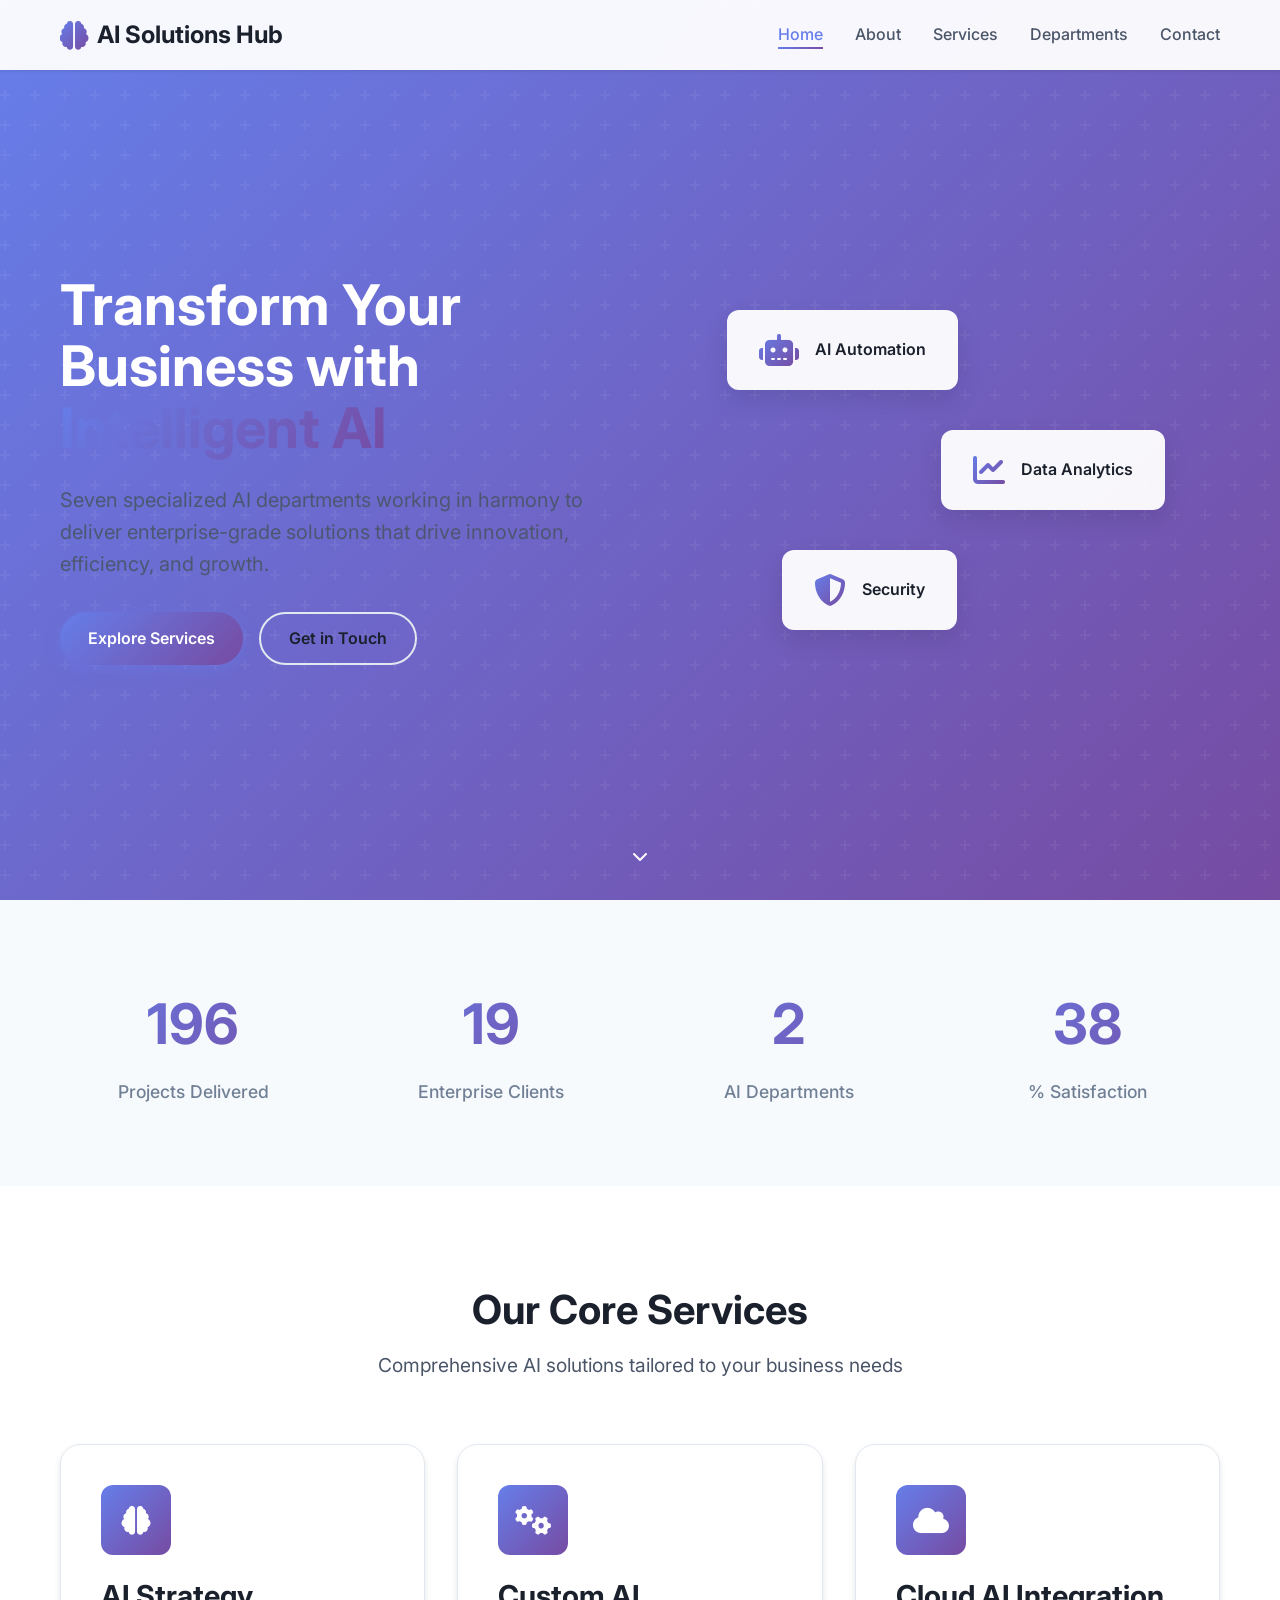
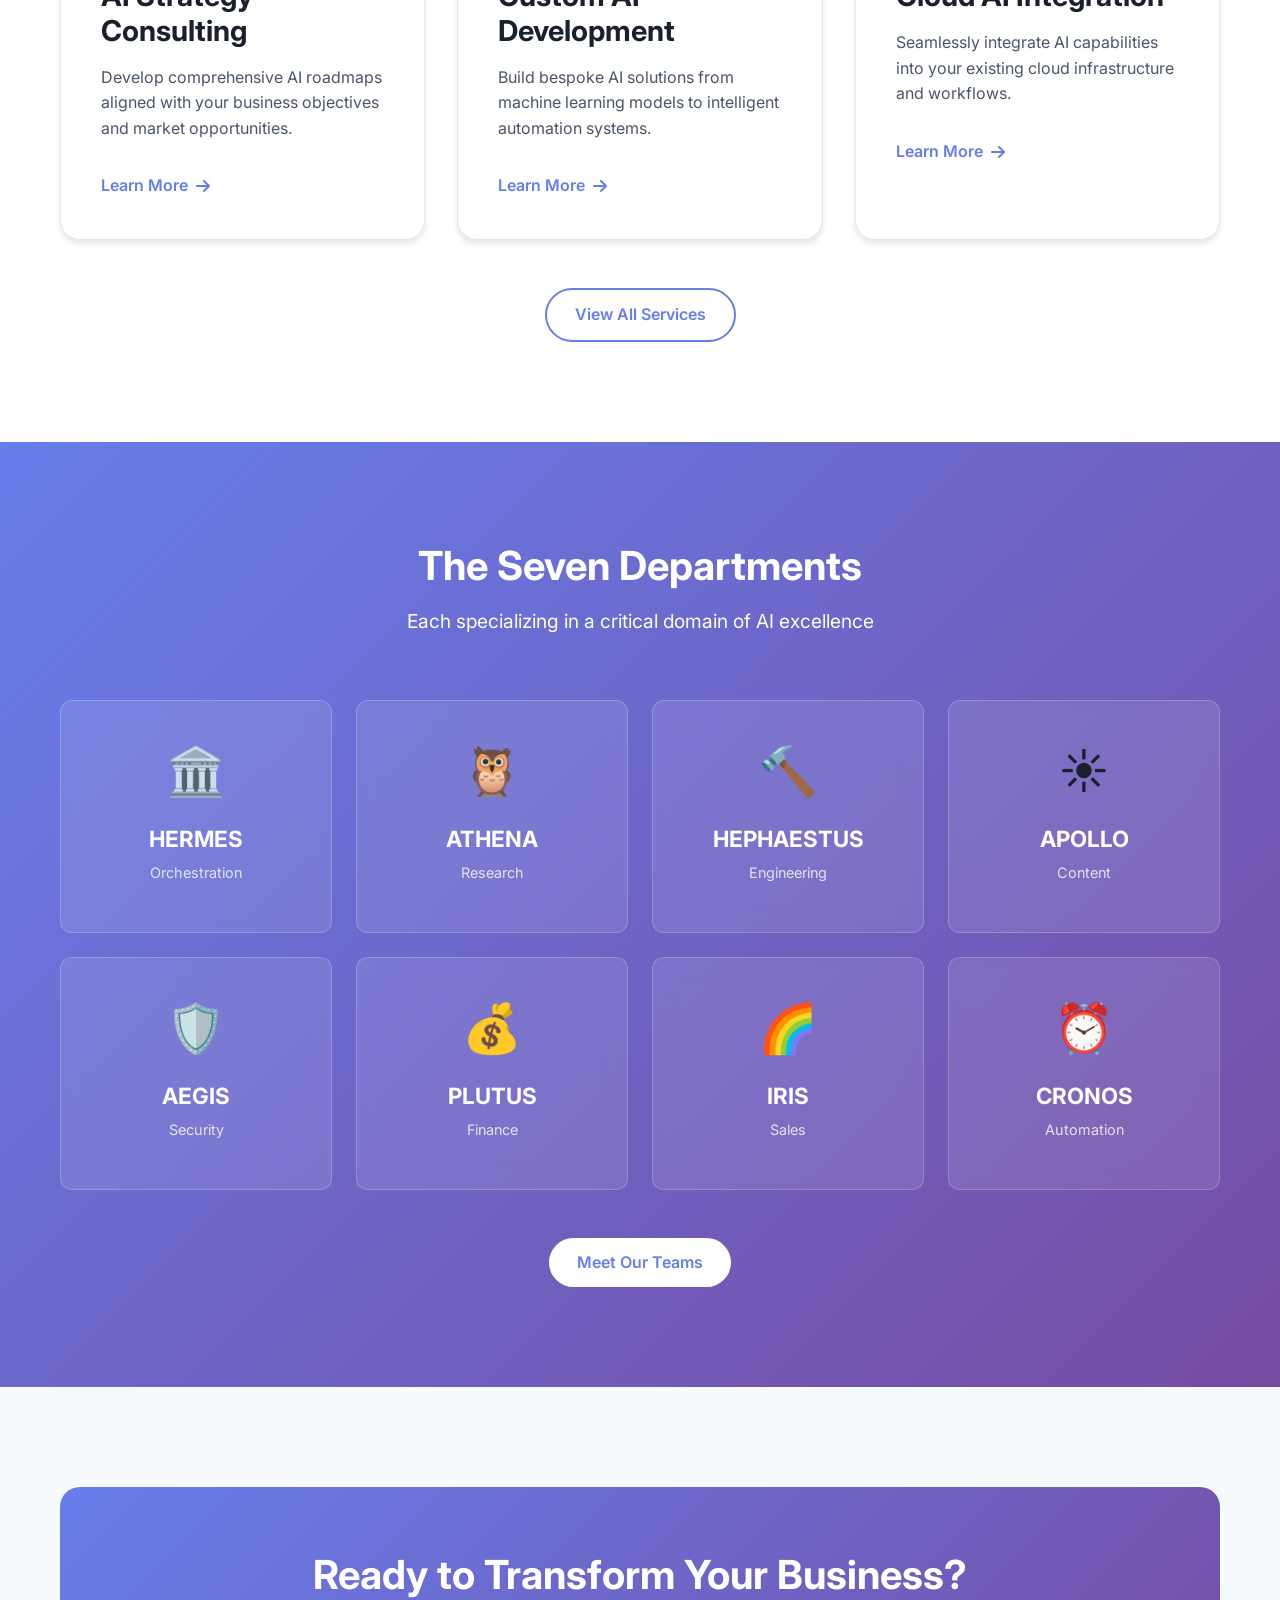
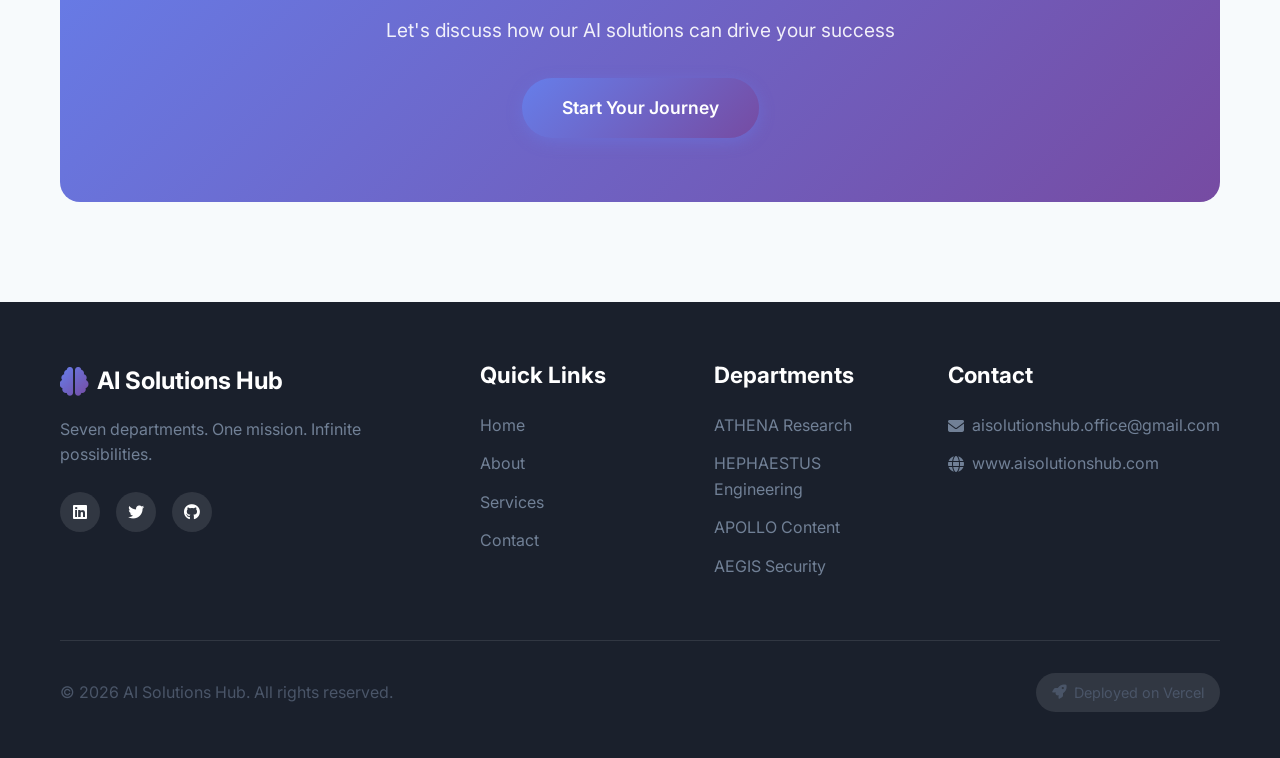
==== index.html @ d69ed4d8 "Initial commit: AI Solutions Hub company website - Complete 5-page website (Home, About, Services, D" ====
<!DOCTYPE html>
<html lang="en">
<head>
    <meta charset="UTF-8">
    <meta name="viewport" content="width=device-width, initial-scale=1.0">
    <title>AI Solutions Hub | Enterprise AI Consulting</title>
    <link rel="stylesheet" href="styles.css">
    <link href="https://fonts.googleapis.com/css2?family=Inter:wght@300;400;500;600;700&display=swap" rel="stylesheet">
    <link rel="stylesheet" href="https://cdnjs.cloudflare.com/ajax/libs/font-awesome/6.4.0/css/all.min.css">
</head>
<body>
    <!-- Navigation -->
    <nav class="navbar">
        <div class="container">
            <a href="index.html" class="logo">
                <i class="fas fa-brain"></i>
                <span>AI Solutions Hub</span>
            </a>
            <ul class="nav-links">
                <li><a href="index.html" class="active">Home</a></li>
                <li><a href="about.html">About</a></li>
                <li><a href="services.html">Services</a></li>
                <li><a href="departments.html">Departments</a></li>
                <li><a href="contact.html">Contact</a></li>
            </ul>
            <div class="hamburger">
                <span></span>
                <span></span>
                <span></span>
            </div>
        </div>
    </nav>

    <!-- Hero Section -->
    <section class="hero">
        <div class="hero-bg"></div>
        <div class="container">
            <div class="hero-content">
                <h1>Transform Your Business with <span class="gradient-text">Intelligent AI</span></h1>
                <p class="hero-subtitle">Seven specialized AI departments working in harmony to deliver enterprise-grade solutions that drive innovation, efficiency, and growth.</p>
                <div class="hero-cta">
                    <a href="services.html" class="btn btn-primary">Explore Services</a>
                    <a href="contact.html" class="btn btn-secondary">Get in Touch</a>
                </div>
            </div>
            <div class="hero-visual">
                <div class="floating-cards">
                    <div class="float-card" style="--delay: 0s;">
                        <i class="fas fa-robot"></i>
                        <span>AI Automation</span>
                    </div>
                    <div class="float-card" style="--delay: 0.5s;">
                        <i class="fas fa-chart-line"></i>
                        <span>Data Analytics</span>
                    </div>
                    <div class="float-card" style="--delay: 1s;">
                        <i class="fas fa-shield-alt"></i>
                        <span>Security</span>
                    </div>
                </div>
            </div>
        </div>
        <div class="scroll-indicator">
            <i class="fas fa-chevron-down"></i>
        </div>
    </section>

    <!-- Stats Section -->
    <section class="stats">
        <div class="container">
            <div class="stat-grid">
                <div class="stat-item">
                    <div class="stat-number" data-count="500">0</div>
                    <div class="stat-label">Projects Delivered</div>
                </div>
                <div class="stat-item">
                    <div class="stat-number" data-count="50">0</div>
                    <div class="stat-label">Enterprise Clients</div>
                </div>
                <div class="stat-item">
                    <div class="stat-number" data-count="7">0</div>
                    <div class="stat-label">AI Departments</div>
                </div>
                <div class="stat-item">
                    <div class="stat-number" data-count="99">0</div>
                    <div class="stat-label">% Satisfaction</div>
                </div>
            </div>
        </div>
    </section>

    <!-- Services Preview -->
    <section class="services-preview">
        <div class="container">
            <div class="section-header">
                <h2>Our Core Services</h2>
                <p>Comprehensive AI solutions tailored to your business needs</p>
            </div>
            <div class="service-grid">
                <div class="service-card">
                    <div class="service-icon">
                        <i class="fas fa-brain"></i>
                    </div>
                    <h3>AI Strategy Consulting</h3>
                    <p>Develop comprehensive AI roadmaps aligned with your business objectives and market opportunities.</p>
                    <a href="services.html" class="learn-more">Learn More <i class="fas fa-arrow-right"></i></a>
                </div>
                <div class="service-card">
                    <div class="service-icon">
                        <i class="fas fa-cogs"></i>
                    </div>
                    <h3>Custom AI Development</h3>
                    <p>Build bespoke AI solutions from machine learning models to intelligent automation systems.</p>
                    <a href="services.html" class="learn-more">Learn More <i class="fas fa-arrow-right"></i></a>
                </div>
                <div class="service-card">
                    <div class="service-icon">
                        <i class="fas fa-cloud"></i>
                    </div>
                    <h3>Cloud AI Integration</h3>
                    <p>Seamlessly integrate AI capabilities into your existing cloud infrastructure and workflows.</p>
                    <a href="services.html" class="learn-more">Learn More <i class="fas fa-arrow-right"></i></a>
                </div>
            </div>
            <div class="text-center">
                <a href="services.html" class="btn btn-outline">View All Services</a>
            </div>
        </div>
    </section>

    <!-- Departments Preview -->
    <section class="departments-preview">
        <div class="container">
            <div class="section-header light">
                <h2>The Seven Departments</h2>
                <p>Each specializing in a critical domain of AI excellence</p>
            </div>
            <div class="dept-showcase">
                <div class="dept-item">
                    <div class="dept-icon">🏛️</div>
                    <h4>HERMES</h4>
                    <p>Orchestration</p>
                </div>
                <div class="dept-item">
                    <div class="dept-icon">🦉</div>
                    <h4>ATHENA</h4>
                    <p>Research</p>
                </div>
                <div class="dept-item">
                    <div class="dept-icon">🔨</div>
                    <h4>HEPHAESTUS</h4>
                    <p>Engineering</p>
                </div>
                <div class="dept-item">
                    <div class="dept-icon">☀️</div>
                    <h4>APOLLO</h4>
                    <p>Content</p>
                </div>
                <div class="dept-item">
                    <div class="dept-icon">🛡️</div>
                    <h4>AEGIS</h4>
                    <p>Security</p>
                </div>
                <div class="dept-item">
                    <div class="dept-icon">💰</div>
                    <h4>PLUTUS</h4>
                    <p>Finance</p>
                </div>
                <div class="dept-item">
                    <div class="dept-icon">🌈</div>
                    <h4>IRIS</h4>
                    <p>Sales</p>
                </div>
                <div class="dept-item">
                    <div class="dept-icon">⏰</div>
                    <h4>CRONOS</h4>
                    <p>Automation</p>
                </div>
            </div>
            <div class="text-center">
                <a href="departments.html" class="btn btn-light">Meet Our Teams</a>
            </div>
        </div>
    </section>

    <!-- CTA Section -->
    <section class="cta-section">
        <div class="container">
            <div class="cta-box">
                <h2>Ready to Transform Your Business?</h2>
                <p>Let's discuss how our AI solutions can drive your success</p>
                <a href="contact.html" class="btn btn-primary btn-large">Start Your Journey</a>
            </div>
        </div>
    </section>

    <!-- Footer -->
    <footer class="footer">
        <div class="container">
            <div class="footer-grid">
                <div class="footer-brand">
                    <div class="logo">
                        <i class="fas fa-brain"></i>
                        <span>AI Solutions Hub</span>
                    </div>
                    <p>Seven departments. One mission. Infinite possibilities.</p>
                    <div class="social-links">
                        <a href="#"><i class="fab fa-linkedin"></i></a>
                        <a href="#"><i class="fab fa-twitter"></i></a>
                        <a href="#"><i class="fab fa-github"></i></a>
                    </div>
                </div>
                <div class="footer-links">
                    <h4>Quick Links</h4>
                    <ul>
                        <li><a href="index.html">Home</a></li>
                        <li><a href="about.html">About</a></li>
                        <li><a href="services.html">Services</a></li>
                        <li><a href="contact.html">Contact</a></li>
                    </ul>
                </div>
                <div class="footer-links">
                    <h4>Departments</h4>
                    <ul>
                        <li><a href="departments.html#athena">ATHENA Research</a></li>
                        <li><a href="departments.html#hephaestus">HEPHAESTUS Engineering</a></li>
                        <li><a href="departments.html#apollo">APOLLO Content</a></li>
                        <li><a href="departments.html#aegis">AEGIS Security</a></li>
                    </ul>
                </div>
                <div class="footer-contact">
                    <h4>Contact</h4>
                    <p><i class="fas fa-envelope"></i> aisolutionshub.office@gmail.com</p>
                    <p><i class="fas fa-globe"></i> www.aisolutionshub.com</p>
                </div>
            </div>
            <div class="footer-bottom">
                <p>&copy; 2026 AI Solutions Hub. All rights reserved.</p>
                <p class="deploy-badge"><i class="fas fa-rocket"></i> Deployed on Vercel</p>
            </div>
        </div>
    </footer>

    <script src="script.js"></script>
</body>
</html>
---- styles.css ----
/* ============================================
   AI Solutions Hub - Main Stylesheet
   Modern, Professional, Responsive Design
   ============================================ */

/* CSS Variables */
:root {
    --primary-color: #667eea;
    --primary-dark: #5a67d8;
    --secondary-color: #764ba2;
    --accent-color: #f093fb;
    --text-dark: #1a202c;
    --text-light: #4a5568;
    --text-muted: #718096;
    --bg-light: #f7fafc;
    --bg-white: #ffffff;
    --border-color: #e2e8f0;
    --shadow-sm: 0 1px 3px rgba(0,0,0,0.1);
    --shadow-md: 0 4px 6px rgba(0,0,0,0.1);
    --shadow-lg: 0 10px 25px rgba(0,0,0,0.1);
    --shadow-xl: 0 20px 40px rgba(0,0,0,0.15);
    --radius-sm: 8px;
    --radius-md: 12px;
    --radius-lg: 20px;
    --transition: all 0.3s ease;
}

/* Reset & Base */
* {
    margin: 0;
    padding: 0;
    box-sizing: border-box;
}

html {
    scroll-behavior: smooth;
}

body {
    font-family: 'Inter', -apple-system, BlinkMacSystemFont, sans-serif;
    line-height: 1.6;
    color: var(--text-dark);
    background: var(--bg-white);
}

.container {
    max-width: 1200px;
    margin: 0 auto;
    padding: 0 20px;
}

/* Typography */
h1, h2, h3, h4, h5, h6 {
    font-weight: 700;
    line-height: 1.2;
    margin-bottom: 1rem;
}

h1 { font-size: 3rem; }
h2 { font-size: 2.5rem; }
h3 { font-size: 1.8rem; }
h4 { font-size: 1.4rem; }

p {
    margin-bottom: 1rem;
    color: var(--text-light);
}

.lead {
    font-size: 1.25rem;
    color: var(--text-light);
}

.gradient-text {
    background: linear-gradient(135deg, var(--primary-color) 0%, var(--secondary-color) 100%);
    -webkit-background-clip: text;
    -webkit-text-fill-color: transparent;
    background-clip: text;
}

/* Navigation */
.navbar {
    position: fixed;
    top: 0;
    left: 0;
    right: 0;
    background: rgba(255, 255, 255, 0.95);
    backdrop-filter: blur(10px);
    box-shadow: var(--shadow-sm);
    z-index: 1000;
    padding: 1rem 0;
}

.navbar .container {
    display: flex;
    justify-content: space-between;
    align-items: center;
}

.logo {
    display: flex;
    align-items: center;
    gap: 0.5rem;
    text-decoration: none;
    font-size: 1.5rem;
    font-weight: 700;
    color: var(--text-dark);
}

.logo i {
    background: linear-gradient(135deg, var(--primary-color) 0%, var(--secondary-color) 100%);
    -webkit-background-clip: text;
    -webkit-text-fill-color: transparent;
    font-size: 1.8rem;
}

.nav-links {
    display: flex;
    list-style: none;
    gap: 2rem;
}

.nav-links a {
    text-decoration: none;
    color: var(--text-light);
    font-weight: 500;
    transition: var(--transition);
    position: relative;
}

.nav-links a:hover,
.nav-links a.active {
    color: var(--primary-color);
}

.nav-links a::after {
    content: '';
    position: absolute;
    bottom: -5px;
    left: 0;
    width: 0;
    height: 2px;
    background: linear-gradient(135deg, var(--primary-color) 0%, var(--secondary-color) 100%);
    transition: var(--transition);
}

.nav-links a:hover::after,
.nav-links a.active::after {
    width: 100%;
}

.hamburger {
    display: none;
    flex-direction: column;
    cursor: pointer;
    gap: 5px;
}

.hamburger span {
    width: 25px;
    height: 3px;
    background: var(--text-dark);
    border-radius: 3px;
    transition: var(--transition);
}

/* Buttons */
.btn {
    display: inline-flex;
    align-items: center;
    gap: 0.5rem;
    padding: 12px 28px;
    border-radius: 50px;
    font-weight: 600;
    text-decoration: none;
    transition: var(--transition);
    border: none;
    cursor: pointer;
    font-size: 1rem;
}

.btn-primary {
    background: linear-gradient(135deg, var(--primary-color) 0%, var(--secondary-color) 100%);
    color: white;
    box-shadow: 0 4px 15px rgba(102, 126, 234, 0.4);
}

.btn-primary:hover {
    transform: translateY(-2px);
    box-shadow: 0 6px 20px rgba(102, 126, 234, 0.5);
}

.btn-secondary {
    background: transparent;
    color: var(--text-dark);
    border: 2px solid var(--border-color);
}

.btn-secondary:hover {
    border-color: var(--primary-color);
    color: var(--primary-color);
}

.btn-outline {
    background: transparent;
    color: var(--primary-color);
    border: 2px solid var(--primary-color);
}

.btn-outline:hover {
    background: var(--primary-color);
    color: white;
}

.btn-light {
    background: white;
    color: var(--primary-color);
}

.btn-light:hover {
    transform: translateY(-2px);
    box-shadow: var(--shadow-lg);
}

.btn-large {
    padding: 16px 40px;
    font-size: 1.1rem;
}

.btn-full {
    width: 100%;
    justify-content: center;
}

/* Hero Section */
.hero {
    min-height: 100vh;
    display: flex;
    align-items: center;
    position: relative;
    overflow: hidden;
    padding: 120px 0 80px;
}

.hero-bg {
    position: absolute;
    top: 0;
    left: 0;
    right: 0;
    bottom: 0;
    background: linear-gradient(135deg, #667eea 0%, #764ba2 100%);
    z-index: -1;
}

.hero-bg::before {
    content: '';
    position: absolute;
    top: 0;
    left: 0;
    right: 0;
    bottom: 0;
    background: url("data:image/svg+xml,%3Csvg width='60' height='60' viewBox='0 0 60 60' xmlns='http://www.w3.org/2000/svg'%3E%3Cg fill='none' fill-rule='evenodd'%3E%3Cg fill='%23ffffff' fill-opacity='0.05'%3E%3Cpath d='M36 34v-4h-2v4h-4v2h4v4h2v-4h4v-2h-4zm0-30V0h-2v4h-4v2h4v4h2V6h4V4h-4zM6 34v-4H4v4H0v2h4v4h2v-4h4v-2H6zM6 4V0H4v4H0v2h4v4h2V6h4V4H6z'/%3E%3C/g%3E%3C/g%3E%3C/svg%3E");
}

.hero .container {
    display: grid;
    grid-template-columns: 1fr 1fr;
    gap: 4rem;
    align-items: center;
}

.hero-content {
    color: white;
}

.hero h1 {
    font-size: 3.5rem;
    margin-bottom: 1.5rem;
    line-height: 1.1;
}

.hero-subtitle {
    font-size: 1.25rem;
    opacity: 0.9;
    margin-bottom: 2rem;
}

.hero-cta {
    display: flex;
    gap: 1rem;
    flex-wrap: wrap;
}

.hero-visual {
    position: relative;
}

.floating-cards {
    position: relative;
    height: 400px;
}

.float-card {
    position: absolute;
    background: rgba(255, 255, 255, 0.95);
    padding: 1.5rem 2rem;
    border-radius: var(--radius-md);
    box-shadow: var(--shadow-lg);
    display: flex;
    align-items: center;
    gap: 1rem;
    animation: float 6s ease-in-out infinite;
    animation-delay: var(--delay);
}

.float-card:nth-child(1) {
    top: 10%;
    left: 10%;
}

.float-card:nth-child(2) {
    top: 40%;
    right: 10%;
}

.float-card:nth-child(3) {
    bottom: 10%;
    left: 20%;
}

.float-card i {
    font-size: 2rem;
    background: linear-gradient(135deg, var(--primary-color) 0%, var(--secondary-color) 100%);
    -webkit-background-clip: text;
    -webkit-text-fill-color: transparent;
}

.float-card span {
    font-weight: 600;
    color: var(--text-dark);
}

@keyframes float {
    0%, 100% { transform: translateY(0); }
    50% { transform: translateY(-20px); }
}

.scroll-indicator {
    position: absolute;
    bottom: 30px;
    left: 50%;
    transform: translateX(-50%);
    color: white;
    animation: bounce 2s infinite;
}

@keyframes bounce {
    0%, 20%, 50%, 80%, 100% { transform: translateX(-50%) translateY(0); }
    40% { transform: translateX(-50%) translateY(-10px); }
    60% { transform: translateX(-50%) translateY(-5px); }
}

/* Stats Section */
.stats {
    background: var(--bg-light);
    padding: 80px 0;
}

.stat-grid {
    display: grid;
    grid-template-columns: repeat(4, 1fr);
    gap: 2rem;
    text-align: center;
}

.stat-number {
    font-size: 3.5rem;
    font-weight: 700;
    background: linear-gradient(135deg, var(--primary-color) 0%, var(--secondary-color) 100%);
    -webkit-background-clip: text;
    -webkit-text-fill-color: transparent;
    margin-bottom: 0.5rem;
}

.stat-label {
    font-size: 1.1rem;
    color: var(--text-muted);
    font-weight: 500;
}

/* Section Headers */
.section-header {
    text-align: center;
    margin-bottom: 4rem;
}

.section-header h2 {
    margin-bottom: 1rem;
}

.section-header p {
    font-size: 1.2rem;
    max-width: 600px;
    margin: 0 auto;
}

.section-header.light h2,
.section-header.light p {
    color: white;
}

/* Services Preview */
.services-preview {
    padding: 100px 0;
}

.service-grid {
    display: grid;
    grid-template-columns: repeat(3, 1fr);
    gap: 2rem;
    margin-bottom: 3rem;
}

.service-card {
    background: var(--bg-white);
    padding: 2.5rem;
    border-radius: var(--radius-lg);
    box-shadow: var(--shadow-md);
    transition: var(--transition);
    border: 1px solid var(--border-color);
}

.service-card:hover {
    transform: translateY(-5px);
    box-shadow: var(--shadow-xl);
}

.service-icon {
    width: 70px;
    height: 70px;
    background: linear-gradient(135deg, var(--primary-color) 0%, var(--secondary-color) 100%);
    border-radius: var(--radius-md);
    display: flex;
    align-items: center;
    justify-content: center;
    margin-bottom: 1.5rem;
}

.service-icon i {
    font-size: 1.8rem;
    color: white;
}

.service-card h3 {
    margin-bottom: 1rem;
}

.learn-more {
    display: inline-flex;
    align-items: center;
    gap: 0.5rem;
    color: var(--primary-color);
    text-decoration: none;
    font-weight: 600;
    margin-top: 1rem;
    transition: var(--transition);
}

.learn-more:hover {
    gap: 0.8rem;
}

.text-center {
    text-align: center;
}

/* Departments Preview */
.departments-preview {
    background: linear-gradient(135deg, var(--primary-color) 0%, var(--secondary-color) 100%);
    padding: 100px 0;
}

.dept-showcase {
    display: grid;
    grid-template-columns: repeat(4, 1fr);
    gap: 1.5rem;
    margin-bottom: 3rem;
}

.dept-item {
    background: rgba(255, 255, 255, 0.1);
    backdrop-filter: blur(10px);
    padding: 2rem;
    border-radius: var(--radius-md);
    text-align: center;
    border: 1px solid rgba(255, 255, 255, 0.2);
    transition: var(--transition);
}

.dept-item:hover {
    transform: scale(1.05);
    background: rgba(255, 255, 255, 0.2);
}

.dept-icon {
    font-size: 3rem;
    margin-bottom: 1rem;
}

.dept-item h4 {
    color: white;
    margin-bottom: 0.5rem;
}

.dept-item p {
    color: rgba(255, 255, 255, 0.8);
    font-size: 0.9rem;
}

/* CTA Section */
.cta-section {
    padding: 100px 0;
    background: var(--bg-light);
}

.cta-box {
    background: linear-gradient(135deg, var(--primary-color) 0%, var(--secondary-color) 100%);
    padding: 4rem;
    border-radius: var(--radius-lg);
    text-align: center;
    color: white;
}

.cta-box h2 {
    margin-bottom: 1rem;
}

.cta-box p {
    color: rgba(255, 255, 255, 0.9);
    margin-bottom: 2rem;
    font-size: 1.2rem;
}

/* Footer */
.footer {
    background: var(--text-dark);
    color: white;
    padding: 60px 0 30px;
}

.footer-grid {
    display: grid;
    grid-template-columns: 2fr 1fr 1fr 1fr;
    gap: 3rem;
    margin-bottom: 3rem;
}

.footer-brand .logo {
    color: white;
    margin-bottom: 1rem;
}

.footer-brand p {
    color: var(--text-muted);
    margin-bottom: 1.5rem;
}

.social-links {
    display: flex;
    gap: 1rem;
}

.social-links a {
    width: 40px;
    height: 40px;
    background: rgba(255, 255, 255, 0.1);
    border-radius: 50%;
    display: flex;
    align-items: center;
    justify-content: center;
    color: white;
    text-decoration: none;
    transition: var(--transition);
}

.social-links a:hover {
    background: var(--primary-color);
    transform: translateY(-3px);
}

.footer-links h4 {
    color: white;
    margin-bottom: 1.5rem;
}

.footer-links ul {
    list-style: none;
}

.footer-links li {
    margin-bottom: 0.8rem;
}

.footer-links a {
    color: var(--text-muted);
    text-decoration: none;
    transition: var(--transition);
}

.footer-links a:hover {
    color: white;
}

.footer-contact h4 {
    color: white;
    margin-bottom: 1.5rem;
}

.footer-contact p {
    color: var(--text-muted);
    margin-bottom: 0.8rem;
    display: flex;
    align-items: center;
    gap: 0.5rem;
}

.footer-bottom {
    border-top: 1px solid rgba(255, 255, 255, 0.1);
    padding-top: 2rem;
    display: flex;
    justify-content: space-between;
    align-items: center;
    flex-wrap: wrap;
    gap: 1rem;
}

.deploy-badge {
    display: inline-flex;
    align-items: center;
    gap: 0.5rem;
    background: rgba(255, 255, 255, 0.1);
    padding: 8px 16px;
    border-radius: 20px;
    font-size: 0.9rem;
}

/* Page Header */
.page-header {
    background: linear-gradient(135deg, var(--primary-color) 0%, var(--secondary-color) 100%);
    padding: 150px 0 80px;
    text-align: center;
    color: white;
}

.page-header h1 {
    margin-bottom: 1rem;
}

.page-header p {
    color: rgba(255, 255, 255, 0.9);
    font-size: 1.3rem;
}

/* Mission Section */
.mission-section {
    padding: 100px 0;
}

.mission-grid {
    display: grid;
    grid-template-columns: 1fr 1fr;
    gap: 4rem;
    align-items: center;
}

.mission-visual {
    display: grid;
    grid-template-columns: 1fr 1fr;
    gap: 1.5rem;
}

.mission-card {
    background: var(--bg-white);
    padding: 2rem;
    border-radius: var(--radius-md);
    box-shadow: var(--shadow-md);
    text-align: center;
}

.mission-card:nth-child(2) {
    margin-top: 2rem;
}

.mission-card i {
    font-size: 2.5rem;
    background: linear-gradient(135deg, var(--primary-color) 0%, var(--secondary-color) 100%);
    -webkit-background-clip: text;
    -webkit-text-fill-color: transparent;
    margin-bottom: 1rem;
}

/* Timeline */
.story-section {
    background: var(--bg-light);
    padding: 100px 0;
}

.timeline {
    max-width: 800px;
    margin: 0 auto;
    position: relative;
}

.timeline::before {
    content: '';
    position: absolute;
    left: 50%;
    transform: translateX(-50%);
    width: 2px;
    height: 100%;
    background: linear-gradient(135deg, var(--primary-color) 0%, var(--secondary-color) 100%);
}

.timeline-item {
    display: flex;
    justify-content: flex-end;
    padding-right: 50%;
    position: relative;
    margin-bottom: 3rem;
}

.timeline-item:nth-child(even) {
    justify-content: flex-start;
    padding-right: 0;
    padding-left: 50%;
}

.timeline-year {
    position: absolute;
    left: 50%;
    transform: translateX(-50%);
    background: linear-gradient(135deg, var(--primary-color) 0%, var(--secondary-color) 100%);
    color: white;
    width: 60px;
    height: 60px;
    border-radius: 50%;
    display: flex;
    align-items: center;
    justify-content: center;
    font-weight: 700;
}

.timeline-content {
    background: var(--bg-white);
    padding: 2rem;
    border-radius: var(--radius-md);
    box-shadow: var(--shadow-md);
    width: 80%;
}

/* Values Section */
.values-section {
    background: linear-gradient(135deg, var(--primary-color) 0%, var(--secondary-color) 100%);
    padding: 100px 0;
}

.values-grid {
    display: grid;
    grid-template-columns: repeat(4, 1fr);
    gap: 2rem;
}

.value-card {
    background: rgba(255, 255, 255, 0.1);
    backdrop-filter: blur(10px);
    padding: 2.5rem;
    border-radius: var(--radius-md);
    text-align: center;
    border: 1px solid rgba(255, 255, 255, 0.2);
}

.value-icon {
    width: 70px;
    height: 70px;
    background: rgba(255, 255, 255, 0.2);
    border-radius: 50%;
    display: flex;
    align-items: center;
    justify-content: center;
    margin: 0 auto 1.5rem;
}

.value-icon i {
    font-size: 1.8rem;
    color: white;
}

.value-card h3 {
    color: white;
    margin-bottom: 1rem;
}

.value-card p {
    color: rgba(255, 255, 255, 0.9);
}

/* Team Section */
.team-section {
    padding: 100px 0;
}

.team-grid {
    display: grid;
    grid-template-columns: repeat(3, 1fr);
    gap: 2rem;
}

.team-card {
    background: var(--bg-white);
    padding: 2.5rem;
    border-radius: var(--radius-lg);
    box-shadow: var(--shadow-md);
    text-align: center;
    transition: var(--transition);
}

.team-card:hover {
    transform: translateY(-5px);
    box-shadow: var(--shadow-xl);
}

.team-avatar {
    width: 100px;
    height: 100px;
    background: linear-gradient(135deg, var(--primary-color) 0%, var(--secondary-color) 100%);
    border-radius: 50%;
    display: flex;
    align-items: center;
    justify-content: center;
    margin: 0 auto 1.5rem;
}

.team-avatar i {
    font-size: 2.5rem;
    color: white;
}

.team-role {
    color: var(--primary-color);
    font-weight: 600;
    margin-bottom: 1rem;
}

/* Services Detailed */
.services-overview {
    padding: 100px 0;
}

.services-detailed {
    display: grid;
    grid-template-columns: repeat(2, 1fr);
    gap: 2rem;
}

.service-detailed-card {
    background: var(--bg-white);
    border-radius: var(--radius-lg);
    box-shadow: var(--shadow-md);
    overflow: hidden;
    transition: var(--transition);
}

.service-detailed-card:hover {
    transform: translateY(-5px);
    box-shadow: var(--shadow-xl);
}

.service-header {
    background: linear-gradient(135deg, var(--primary-color) 0%, var(--secondary-color) 100%);
    padding: 2rem;
    color: white;
    display: flex;
    align-items: center;
    gap: 1rem;
}

.service-icon-large {
    width: 60px;
    height: 60px;
    background: rgba(255, 255, 255, 0.2);
    border-radius: var(--radius-md);
    display: flex;
    align-items: center;
    justify-content: center;
}

.service-icon-large i {
    font-size: 1.5rem;
}

.service-header h3 {
    margin: 0;
}

.service-body {
    padding: 2rem;
}

.service-features {
    list-style: none;
    margin-top: 1.5rem;
}

.service-features li {
    display: flex;
    align-items: center;
    gap: 0.5rem;
    margin-bottom: 0.8rem;
    color: var(--text-light);
}

.service-features i {
    color: var(--primary-color);
}

/* Process Section */
.process-section {
    background: linear-gradient(135deg, var(--primary-color) 0%, var(--secondary-color) 100%);
    padding: 100px 0;
}

.process-steps {
    display: flex;
    justify-content: space-between;
    gap: 2rem;
}

.process-step {
    text-align: center;
    color: white;
    flex: 1;
}

.step-number {
    width: 60px;
    height: 60px;
    background: rgba(255, 255, 255, 0.2);
    border-radius: 50%;
    display: flex;
    align-items: center;
    justify-content: center;
    font-size: 1.5rem;
    font-weight: 700;
    margin: 0 auto 1.5rem;
}

.process-step h3 {
    margin-bottom: 0.5rem;
}

.process-step p {
    color: rgba(255, 255, 255, 0.9);
}

/* Departments Overview */
.departments-overview {
    padding: 100px 0;
}

.dept-full-card {
    background: var(--bg-white);
    border-radius: var(--radius-lg);
    box-shadow: var(--shadow-md);
    margin-bottom: 2rem;
    overflow: hidden;
    transition: var(--transition);
}

.dept-full-card:hover {
    transform: translateY(-3px);
    box-shadow: var(--shadow-xl);
}

.dept-card-header {
    padding: 2rem;
    color: white;
    display: flex;
    align-items: center;
    gap: 1.5rem;
}

.hermes-bg { background: linear-gradient(135deg, #8B5CF6 0%, #7C3AED 100%); }
.athena-bg { background: linear-gradient(135deg, #3B82F6 0%, #2563EB 100%); }
.hephaestus-bg { background: linear-gradient(135deg, #F59E0B 0%, #D97706 100%); }
.apollo-bg { background: linear-gradient(135deg, #EC4899 0%, #DB2777 100%); }
.aegis-bg { background: linear-gradient(135deg, #10B981 0%, #059669 100%); }
.plutus-bg { background: linear-gradient(135deg, #14B8A6 0%, #0D9488 100%); }
.iris-bg { background: linear-gradient(135deg, #8B5CF6 0%, #7C3AED 100%); }
.cronos-bg { background: linear-gradient(135deg, #6366F1 0%, #4F46E5 100%); }

.dept-emoji {
    font-size: 3rem;
}

.dept-subtitle {
    opacity: 0.9;
    font-size: 1.1rem;
}

.dept-card-body {
    padding: 2rem;
}

.dept-description {
    font-size: 1.1rem;
    margin-bottom: 1.5rem;
}

.dept-functions h4 {
    margin-bottom: 1rem;
}

.dept-functions ul {
    list-style: none;
}

.dept-functions li {
    display: flex;
    align-items: center;
    gap: 0.8rem;
    margin-bottom: 0.8rem;
    color: var(--text-light);
}

.dept-functions i {
    color: var(--primary-color);
}

/* Contact Section */
.contact-section {
    padding: 100px 0;
}

.contact-grid {
    display: grid;
    grid-template-columns: 1fr 1fr;
    gap: 4rem;
}

.contact-info h2 {
    margin-bottom: 1rem;
}

.contact-methods {
    margin: 3rem 0;
}

.contact-method {
    display: flex;
    align-items: flex-start;
    gap: 1.5rem;
    margin-bottom: 2rem;
}

.contact-icon {
    width: 60px;
    height: 60px;
    background: linear-gradient(135deg, var(--primary-color) 0%, var(--secondary-color) 100%);
    border-radius: var(--radius-md);
    display: flex;
    align-items: center;
    justify-content: center;
    flex-shrink: 0;
}

.contact-icon i {
    font-size: 1.5rem;
    color: white;
}

.contact-details h3 {
    margin-bottom: 0.3rem;
}

.contact-details p {
    color: var(--text-muted);
}

.social-section h3 {
    margin-bottom: 1rem;
}

.social-links-large {
    display: flex;
    gap: 1rem;
}

.social-link {
    width: 50px;
    height: 50px;
    background: var(--bg-light);
    border-radius: 50%;
    display: flex;
    align-items: center;
    justify-content: center;
    color: var(--primary-color);
    text-decoration: none;
    font-size: 1.3rem;
    transition: var(--transition);
}

.social-link:hover {
    background: var(--primary-color);
    color: white;
    transform: translateY(-3px);
}

.form-card {
    background: var(--bg-white);
    padding: 2.5rem;
    border-radius: var(--radius-lg);
    box-shadow: var(--shadow-lg);
}

.form-card h3 {
    margin-bottom: 1.5rem;
}

.form-group {
    margin-bottom: 1.5rem;
}

.form-group label {
    display: block;
    margin-bottom: 0.5rem;
    font-weight: 500;
    color: var(--text-dark);
}

.form-group input,
.form-group select,
.form-group textarea {
    width: 100%;
    padding: 12px 16px;
    border: 2px solid var(--border-color);
    border-radius: var(--radius-sm);
    font-family: inherit;
    font-size: 1rem;
    transition: var(--transition);
}

.form-group input:focus,
.form-group select:focus,
.form-group textarea:focus {
    outline: none;
    border-color: var(--primary-color);
}

.form-success {
    text-align: center;
    padding: 2rem;
}

.form-success i {
    font-size: 4rem;
    color: #10B981;
    margin-bottom: 1rem;
}

/* FAQ Section */
.faq-section {
    background: var(--bg-light);
    padding: 100px 0;
}

.faq-grid {
    display: grid;
    grid-template-columns: repeat(2, 1fr);
    gap: 2rem;
}

.faq-item {
    background: var(--bg-white);
    padding: 2rem;
    border-radius: var(--radius-md);
    box-shadow: var(--shadow-sm);
}

.faq-item h4 {
    display: flex;
    align-items: center;
    gap: 0.8rem;
    margin-bottom: 1rem;
}

.faq-item h4 i {
    color: var(--primary-color);
}

/* Responsive Design */
@media (max-width: 1024px) {
    .service-grid,
    .dept-showcase {
        grid-template-columns: repeat(2, 1fr);
    }
    
    .stat-grid,
    .values-grid {
        grid-template-columns: repeat(2, 1fr);
    }
    
    .footer-grid {
        grid-template-columns: repeat(2, 1fr);
    }
    
    .services-detailed {
        grid-template-columns: 1fr;
    }
}

@media (max-width: 768px) {
    .nav-links {
        display: none;
    }
    
    .hamburger {
        display: flex;
    }
    
    .hero .container {
        grid-template-columns: 1fr;
        text-align: center;
    }
    
    .hero h1 {
        font-size: 2.5rem;
    }
    
    .hero-visual {
        display: none;
    }
    
    .service-grid,
    .dept-showcase,
    .stat-grid,
    .values-grid,
    .team-grid,
    .faq-grid {
        grid-template-columns: 1fr;
    }
    
    .footer-grid {
        grid-template-columns: 1fr;
        text-align: center;
    }
    
    .social-links {
        justify-content: center;
    }
    
    .mission-grid,
    .contact-grid {
        grid-template-columns: 1fr;
    }
    
    .process-steps {
        flex-direction: column;
    }
    
    .timeline::before {
        left: 20px;
    }
    
    .timeline-item,
    .timeline-item:nth-child(even) {
        padding-left: 60px;
        padding-right: 0;
        justify-content: flex-start;
    }
    
    .timeline-year {
        left: 20px;
        transform: none;
    }
    
    .timeline-content {
        width: 100%;
    }
    
    .mission-visual {
        grid-template-columns: 1fr;
    }
    
    .mission-card:nth-child(2) {
        margin-top: 0;
    }
    
    h1 { font-size: 2rem; }
    h2 { font-size: 1.8rem; }
    h3 { font-size: 1.5rem; }
}

@media (max-width: 480px) {
    .hero h1 {
        font-size: 2rem;
    }
    
    .hero-cta {
        flex-direction: column;
        align-items: center;
    }
    
    .btn {
        width: 100%;
        justify-content: center;
    }
    
    .cta-box {
        padding: 2rem;
    }
    
    .footer-bottom {
        flex-direction: column;
        text-align: center;
    }
}
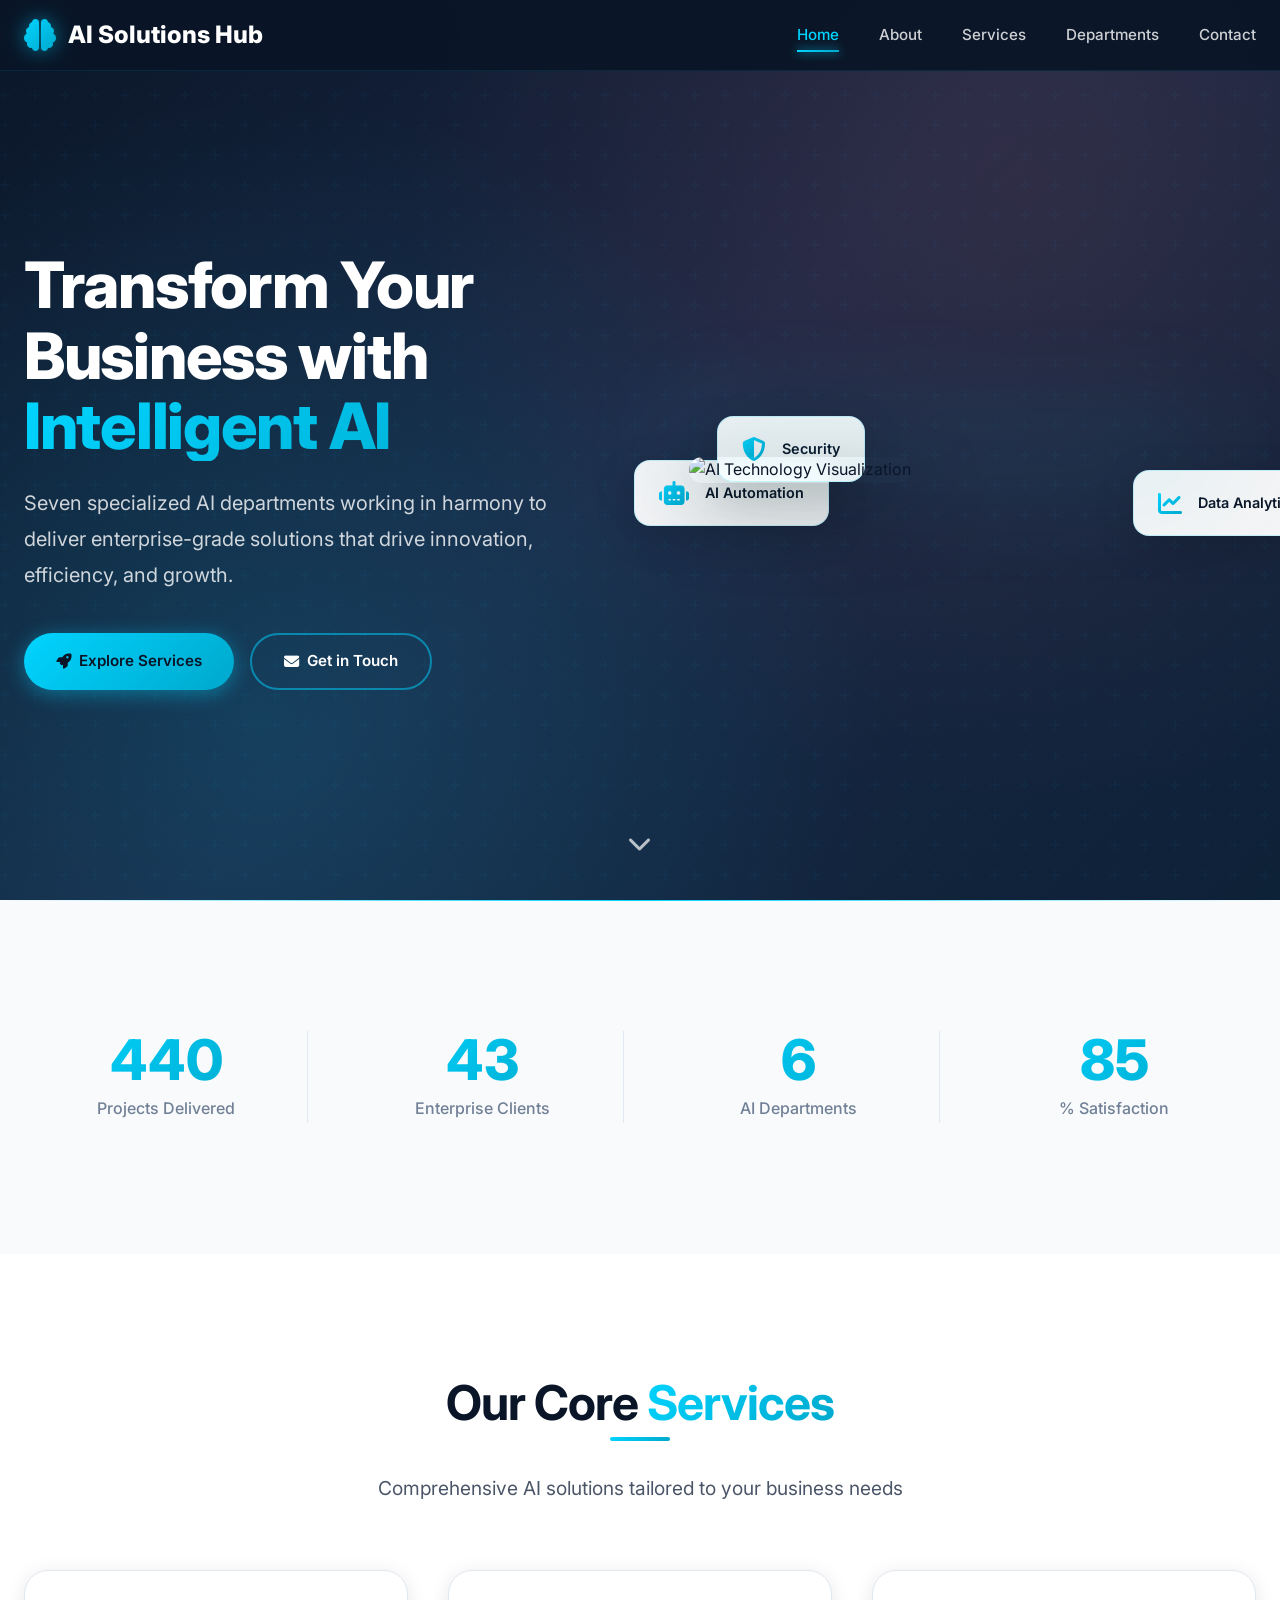
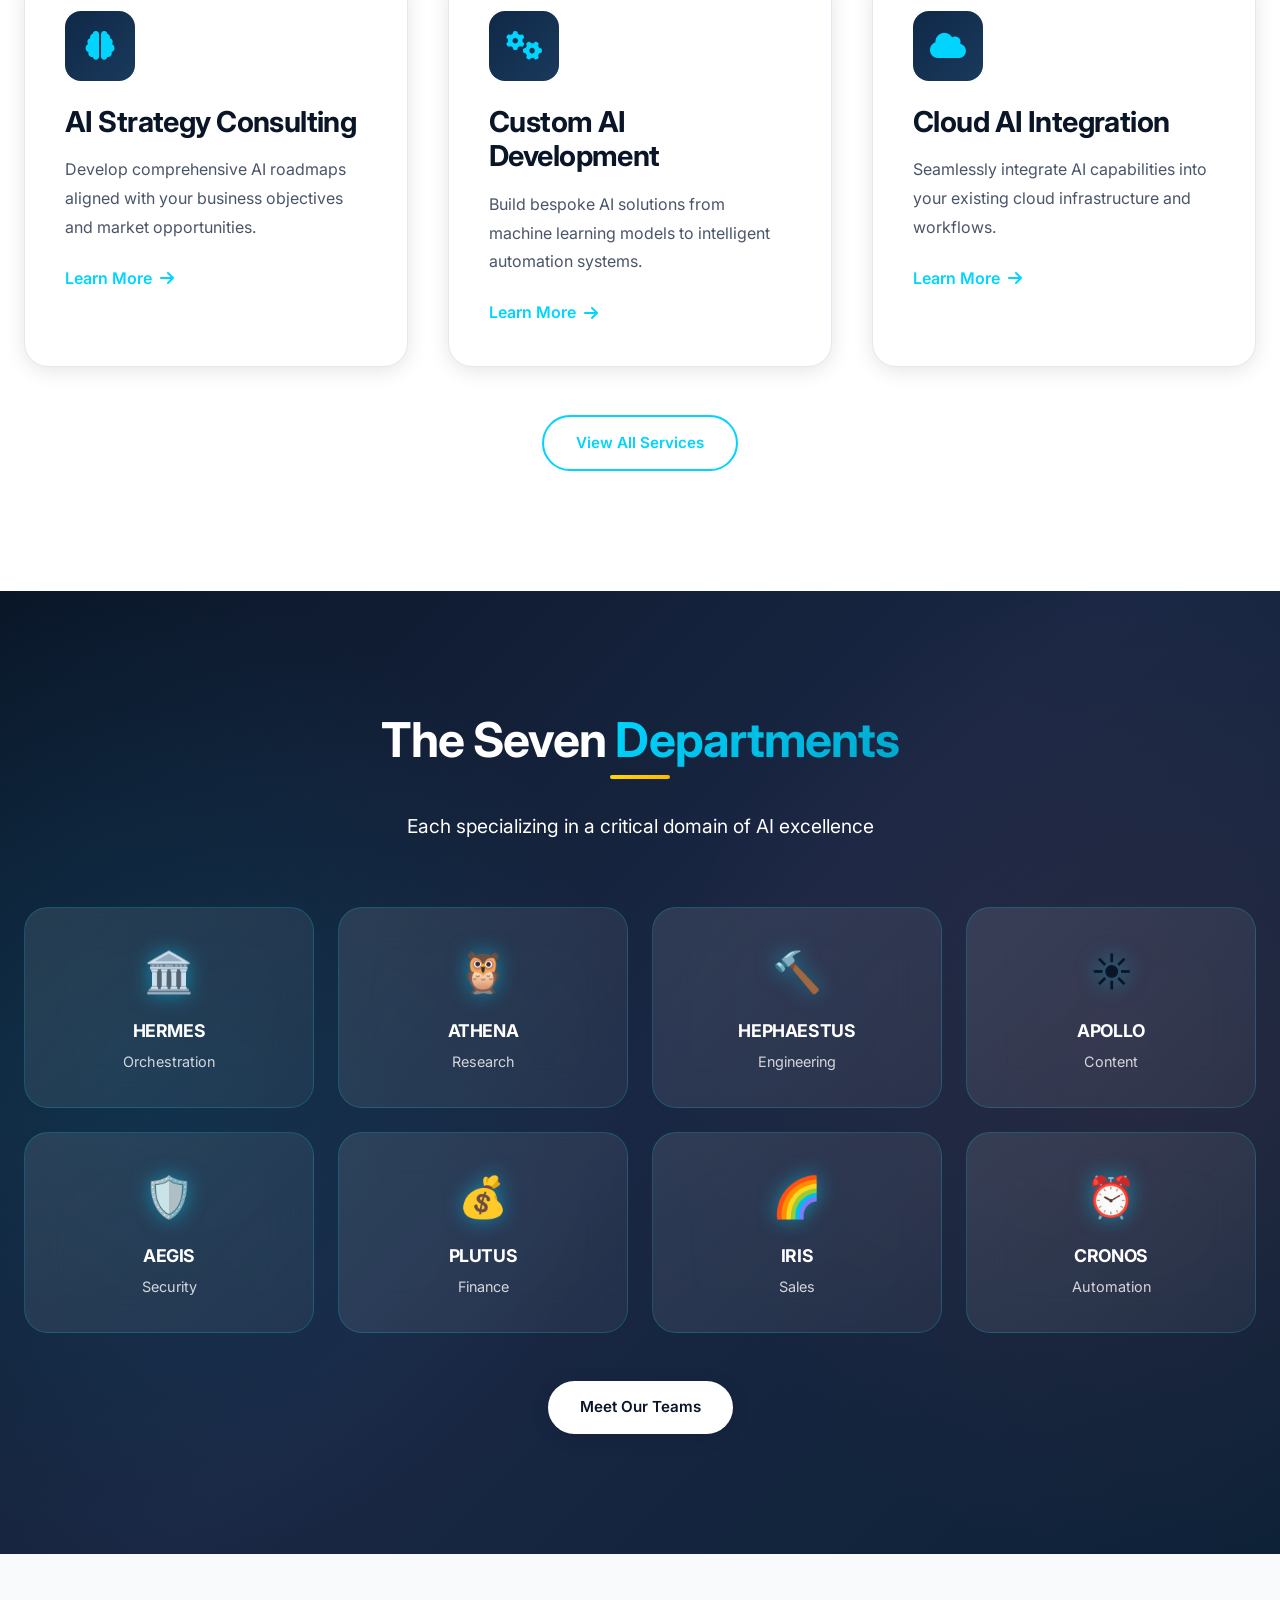
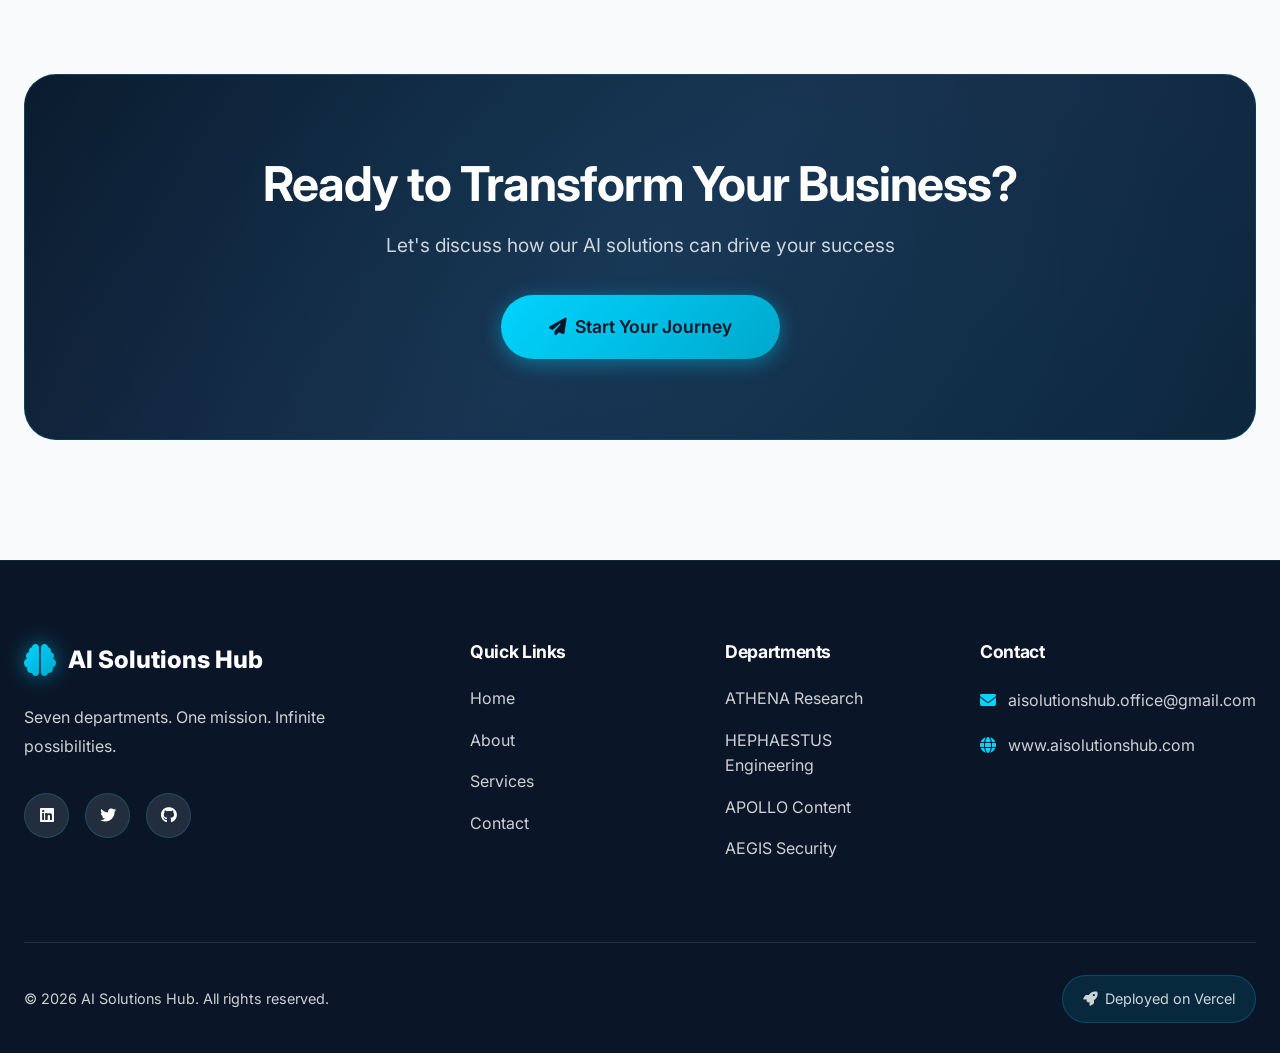
==== commit 68abbca2: "Enhanced website with modern design, professional color scheme, and improved UX - Updated to modern " ====
--- a/index.html
+++ b/index.html
@@ -1,246 +1,258 @@
 <!DOCTYPE html>
 <html lang="en">
 <head>
-    <meta charset="UTF-8">
-    <meta name="viewport" content="width=device-width, initial-scale=1.0">
-    <title>AI Solutions Hub | Enterprise AI Consulting</title>
-    <link rel="stylesheet" href="styles.css">
-    <link href="https://fonts.googleapis.com/css2?family=Inter:wght@300;400;500;600;700&display=swap" rel="stylesheet">
-    <link rel="stylesheet" href="https://cdnjs.cloudflare.com/ajax/libs/font-awesome/6.4.0/css/all.min.css">
+ <meta charset="UTF-8">
+ <meta name="viewport" content="width=device-width, initial-scale=1.0">
+ <title>AI Solutions Hub | Enterprise AI Consulting</title>
+ <meta name="description" content="Transform your business with AI Solutions Hub. Seven specialized AI departments delivering enterprise-grade solutions.">
+ <link rel="stylesheet" href="styles.css">
+ <link rel="preconnect" href="https://fonts.googleapis.com">
+ <link rel="preconnect" href="https://fonts.gstatic.com" crossorigin>
+ <link href="https://fonts.googleapis.com/css2?family=Inter:wght@300;400;500;600;700;800&display=swap" rel="stylesheet">
+ <link rel="stylesheet" href="https://cdnjs.cloudflare.com/ajax/libs/font-awesome/6.4.0/css/all.min.css">
 </head>
 <body>
-    <!-- Navigation -->
-    <nav class="navbar">
-        <div class="container">
-            <a href="index.html" class="logo">
-                <i class="fas fa-brain"></i>
-                <span>AI Solutions Hub</span>
-            </a>
-            <ul class="nav-links">
-                <li><a href="index.html" class="active">Home</a></li>
-                <li><a href="about.html">About</a></li>
-                <li><a href="services.html">Services</a></li>
-                <li><a href="departments.html">Departments</a></li>
-                <li><a href="contact.html">Contact</a></li>
-            </ul>
-            <div class="hamburger">
-                <span></span>
-                <span></span>
-                <span></span>
-            </div>
-        </div>
-    </nav>
-
-    <!-- Hero Section -->
-    <section class="hero">
-        <div class="hero-bg"></div>
-        <div class="container">
-            <div class="hero-content">
-                <h1>Transform Your Business with <span class="gradient-text">Intelligent AI</span></h1>
-                <p class="hero-subtitle">Seven specialized AI departments working in harmony to deliver enterprise-grade solutions that drive innovation, efficiency, and growth.</p>
-                <div class="hero-cta">
-                    <a href="services.html" class="btn btn-primary">Explore Services</a>
-                    <a href="contact.html" class="btn btn-secondary">Get in Touch</a>
-                </div>
-            </div>
-            <div class="hero-visual">
-                <div class="floating-cards">
-                    <div class="float-card" style="--delay: 0s;">
-                        <i class="fas fa-robot"></i>
-                        <span>AI Automation</span>
-                    </div>
-                    <div class="float-card" style="--delay: 0.5s;">
-                        <i class="fas fa-chart-line"></i>
-                        <span>Data Analytics</span>
-                    </div>
-                    <div class="float-card" style="--delay: 1s;">
-                        <i class="fas fa-shield-alt"></i>
-                        <span>Security</span>
-                    </div>
-                </div>
-            </div>
-        </div>
-        <div class="scroll-indicator">
-            <i class="fas fa-chevron-down"></i>
-        </div>
-    </section>
-
-    <!-- Stats Section -->
-    <section class="stats">
-        <div class="container">
-            <div class="stat-grid">
-                <div class="stat-item">
-                    <div class="stat-number" data-count="500">0</div>
-                    <div class="stat-label">Projects Delivered</div>
-                </div>
-                <div class="stat-item">
-                    <div class="stat-number" data-count="50">0</div>
-                    <div class="stat-label">Enterprise Clients</div>
-                </div>
-                <div class="stat-item">
-                    <div class="stat-number" data-count="7">0</div>
-                    <div class="stat-label">AI Departments</div>
-                </div>
-                <div class="stat-item">
-                    <div class="stat-number" data-count="99">0</div>
-                    <div class="stat-label">% Satisfaction</div>
-                </div>
-            </div>
-        </div>
-    </section>
-
-    <!-- Services Preview -->
-    <section class="services-preview">
-        <div class="container">
-            <div class="section-header">
-                <h2>Our Core Services</h2>
-                <p>Comprehensive AI solutions tailored to your business needs</p>
-            </div>
-            <div class="service-grid">
-                <div class="service-card">
-                    <div class="service-icon">
-                        <i class="fas fa-brain"></i>
-                    </div>
-                    <h3>AI Strategy Consulting</h3>
-                    <p>Develop comprehensive AI roadmaps aligned with your business objectives and market opportunities.</p>
-                    <a href="services.html" class="learn-more">Learn More <i class="fas fa-arrow-right"></i></a>
-                </div>
-                <div class="service-card">
-                    <div class="service-icon">
-                        <i class="fas fa-cogs"></i>
-                    </div>
-                    <h3>Custom AI Development</h3>
-                    <p>Build bespoke AI solutions from machine learning models to intelligent automation systems.</p>
-                    <a href="services.html" class="learn-more">Learn More <i class="fas fa-arrow-right"></i></a>
-                </div>
-                <div class="service-card">
-                    <div class="service-icon">
-                        <i class="fas fa-cloud"></i>
-                    </div>
-                    <h3>Cloud AI Integration</h3>
-                    <p>Seamlessly integrate AI capabilities into your existing cloud infrastructure and workflows.</p>
-                    <a href="services.html" class="learn-more">Learn More <i class="fas fa-arrow-right"></i></a>
-                </div>
-            </div>
-            <div class="text-center">
-                <a href="services.html" class="btn btn-outline">View All Services</a>
-            </div>
-        </div>
-    </section>
-
-    <!-- Departments Preview -->
-    <section class="departments-preview">
-        <div class="container">
-            <div class="section-header light">
-                <h2>The Seven Departments</h2>
-                <p>Each specializing in a critical domain of AI excellence</p>
-            </div>
-            <div class="dept-showcase">
-                <div class="dept-item">
-                    <div class="dept-icon">🏛️</div>
-                    <h4>HERMES</h4>
-                    <p>Orchestration</p>
-                </div>
-                <div class="dept-item">
-                    <div class="dept-icon">🦉</div>
-                    <h4>ATHENA</h4>
-                    <p>Research</p>
-                </div>
-                <div class="dept-item">
-                    <div class="dept-icon">🔨</div>
-                    <h4>HEPHAESTUS</h4>
-                    <p>Engineering</p>
-                </div>
-                <div class="dept-item">
-                    <div class="dept-icon">☀️</div>
-                    <h4>APOLLO</h4>
-                    <p>Content</p>
-                </div>
-                <div class="dept-item">
-                    <div class="dept-icon">🛡️</div>
-                    <h4>AEGIS</h4>
-                    <p>Security</p>
-                </div>
-                <div class="dept-item">
-                    <div class="dept-icon">💰</div>
-                    <h4>PLUTUS</h4>
-                    <p>Finance</p>
-                </div>
-                <div class="dept-item">
-                    <div class="dept-icon">🌈</div>
-                    <h4>IRIS</h4>
-                    <p>Sales</p>
-                </div>
-                <div class="dept-item">
-                    <div class="dept-icon">⏰</div>
-                    <h4>CRONOS</h4>
-                    <p>Automation</p>
-                </div>
-            </div>
-            <div class="text-center">
-                <a href="departments.html" class="btn btn-light">Meet Our Teams</a>
-            </div>
-        </div>
-    </section>
-
-    <!-- CTA Section -->
-    <section class="cta-section">
-        <div class="container">
-            <div class="cta-box">
-                <h2>Ready to Transform Your Business?</h2>
-                <p>Let's discuss how our AI solutions can drive your success</p>
-                <a href="contact.html" class="btn btn-primary btn-large">Start Your Journey</a>
-            </div>
-        </div>
-    </section>
-
-    <!-- Footer -->
-    <footer class="footer">
-        <div class="container">
-            <div class="footer-grid">
-                <div class="footer-brand">
-                    <div class="logo">
-                        <i class="fas fa-brain"></i>
-                        <span>AI Solutions Hub</span>
-                    </div>
-                    <p>Seven departments. One mission. Infinite possibilities.</p>
-                    <div class="social-links">
-                        <a href="#"><i class="fab fa-linkedin"></i></a>
-                        <a href="#"><i class="fab fa-twitter"></i></a>
-                        <a href="#"><i class="fab fa-github"></i></a>
-                    </div>
-                </div>
-                <div class="footer-links">
-                    <h4>Quick Links</h4>
-                    <ul>
-                        <li><a href="index.html">Home</a></li>
-                        <li><a href="about.html">About</a></li>
-                        <li><a href="services.html">Services</a></li>
-                        <li><a href="contact.html">Contact</a></li>
-                    </ul>
-                </div>
-                <div class="footer-links">
-                    <h4>Departments</h4>
-                    <ul>
-                        <li><a href="departments.html#athena">ATHENA Research</a></li>
-                        <li><a href="departments.html#hephaestus">HEPHAESTUS Engineering</a></li>
-                        <li><a href="departments.html#apollo">APOLLO Content</a></li>
-                        <li><a href="departments.html#aegis">AEGIS Security</a></li>
-                    </ul>
-                </div>
-                <div class="footer-contact">
-                    <h4>Contact</h4>
-                    <p><i class="fas fa-envelope"></i> aisolutionshub.office@gmail.com</p>
-                    <p><i class="fas fa-globe"></i> www.aisolutionshub.com</p>
-                </div>
-            </div>
-            <div class="footer-bottom">
-                <p>&copy; 2026 AI Solutions Hub. All rights reserved.</p>
-                <p class="deploy-badge"><i class="fas fa-rocket"></i> Deployed on Vercel</p>
-            </div>
-        </div>
-    </footer>
-
-    <script src="script.js"></script>
+ <!-- Navigation -->
+ <nav class="navbar" id="navbar">
+ <div class="container">
+ <a href="index.html" class="logo">
+ <i class="fas fa-brain"></i>
+ <span>AI Solutions Hub</span>
+ </a>
+ <ul class="nav-links" id="navLinks">
+ <li><a href="index.html" class="active">Home</a></li>
+ <li><a href="about.html">About</a></li>
+ <li><a href="services.html">Services</a></li>
+ <li><a href="departments.html">Departments</a></li>
+ <li><a href="contact.html">Contact</a></li>
+ </ul>
+ <div class="hamburger" id="hamburger">
+ <span></span>
+ <span></span>
+ <span></span>
+ </div>
+ </div>
+ </nav>
+
+ <!-- Hero Section -->
+ <section class="hero">
+ <div class="container">
+ <div class="hero-content">
+ <h1>Transform Your Business with <span class="highlight">Intelligent AI</span></h1>
+ <p class="hero-subtitle">Seven specialized AI departments working in harmony to deliver enterprise-grade solutions that drive innovation, efficiency, and growth.</p>
+ <div class="hero-cta">
+ <a href="services.html" class="btn btn-primary">
+ <i class="fas fa-rocket"></i> Explore Services
+ </a>
+ <a href="contact.html" class="btn btn-secondary">
+ <i class="fas fa-envelope"></i> Get in Touch
+ </a>
+ </div>
+ </div>
+ <div class="hero-visual">
+ <div class="hero-image-container">
+ <div class="hero-image-glow"></div>
+ <img src="https://images.unsplash.com/photo-1677442136019-21780ecad995?w=800&h=600&fit=crop" alt="AI Technology Visualization" class="hero-image">
+ <div class="floating-cards">
+ <div class="float-card" style="--delay: 0s;">
+ <i class="fas fa-robot"></i>
+ <span>AI Automation</span>
+ </div>
+ <div class="float-card" style="--delay: 0.5s;">
+ <i class="fas fa-chart-line"></i>
+ <span>Data Analytics</span>
+ </div>
+ <div class="float-card" style="--delay: 1s;">
+ <i class="fas fa-shield-alt"></i>
+ <span>Security</span>
+ </div>
+ </div>
+ </div>
+ </div>
+ </div>
+ <div class="scroll-indicator" onclick="document.getElementById('stats').scrollIntoView({behavior: 'smooth'})">
+ <i class="fas fa-chevron-down"></i>
+ </div>
+ </section>
+
+ <!-- Stats Section -->
+ <section class="stats" id="stats">
+ <div class="container">
+ <div class="stat-grid">
+ <div class="stat-item">
+ <div class="stat-number" data-count="500">0</div>
+ <div class="stat-label">Projects Delivered</div>
+ </div>
+ <div class="stat-item">
+ <div class="stat-number" data-count="50">0</div>
+ <div class="stat-label">Enterprise Clients</div>
+ </div>
+ <div class="stat-item">
+ <div class="stat-number" data-count="7">0</div>
+ <div class="stat-label">AI Departments</div>
+ </div>
+ <div class="stat-item">
+ <div class="stat-number" data-count="99">0</div>
+ <div class="stat-label">% Satisfaction</div>
+ </div>
+ </div>
+ </div>
+ </section>
+
+ <!-- Services Preview -->
+ <section class="services-preview">
+ <div class="container">
+ <div class="section-header">
+ <h2>Our Core <span class="gradient-text">Services</span></h2>
+ <p>Comprehensive AI solutions tailored to your business needs</p>
+ </div>
+ <div class="service-grid">
+ <div class="service-card">
+ <div class="service-icon">
+ <i class="fas fa-brain"></i>
+ </div>
+ <h3>AI Strategy Consulting</h3>
+ <p>Develop comprehensive AI roadmaps aligned with your business objectives and market opportunities.</p>
+ <a href="services.html" class="learn-more">Learn More <i class="fas fa-arrow-right"></i></a>
+ </div>
+ <div class="service-card">
+ <div class="service-icon">
+ <i class="fas fa-cogs"></i>
+ </div>
+ <h3>Custom AI Development</h3>
+ <p>Build bespoke AI solutions from machine learning models to intelligent automation systems.</p>
+ <a href="services.html" class="learn-more">Learn More <i class="fas fa-arrow-right"></i></a>
+ </div>
+ <div class="service-card">
+ <div class="service-icon">
+ <i class="fas fa-cloud"></i>
+ </div>
+ <h3>Cloud AI Integration</h3>
+ <p>Seamlessly integrate AI capabilities into your existing cloud infrastructure and workflows.</p>
+ <a href="services.html" class="learn-more">Learn More <i class="fas fa-arrow-right"></i></a>
+ </div>
+ </div>
+ <div class="text-center">
+ <a href="services.html" class="btn btn-outline">View All Services</a>
+ </div>
+ </div>
+ </section>
+
+ <!-- Departments Preview -->
+ <section class="departments-preview">
+ <div class="container">
+ <div class="section-header light">
+ <h2>The Seven <span class="gradient-text">Departments</span></h2>
+ <p>Each specializing in a critical domain of AI excellence</p>
+ </div>
+ <div class="dept-showcase">
+ <div class="dept-item">
+ <div class="dept-icon">🏛️</div>
+ <h4>HERMES</h4>
+ <p>Orchestration</p>
+ </div>
+ <div class="dept-item">
+ <div class="dept-icon">🦉</div>
+ <h4>ATHENA</h4>
+ <p>Research</p>
+ </div>
+ <div class="dept-item">
+ <div class="dept-icon">🔨</div>
+ <h4>HEPHAESTUS</h4>
+ <p>Engineering</p>
+ </div>
+ <div class="dept-item">
+ <div class="dept-icon">☀️</div>
+ <h4>APOLLO</h4>
+ <p>Content</p>
+ </div>
+ <div class="dept-item">
+ <div class="dept-icon">🛡️</div>
+ <h4>AEGIS</h4>
+ <p>Security</p>
+ </div>
+ <div class="dept-item">
+ <div class="dept-icon">💰</div>
+ <h4>PLUTUS</h4>
+ <p>Finance</p>
+ </div>
+ <div class="dept-item">
+ <div class="dept-icon">🌈</div>
+ <h4>IRIS</h4>
+ <p>Sales</p>
+ </div>
+ <div class="dept-item">
+ <div class="dept-icon">⏰</div>
+ <h4>CRONOS</h4>
+ <p>Automation</p>
+ </div>
+ </div>
+ <div class="text-center">
+ <a href="departments.html" class="btn btn-light">Meet Our Teams</a>
+ </div>
+ </div>
+ </section>
+
+ <!-- CTA Section -->
+ <section class="cta-section">
+ <div class="container">
+ <div class="cta-box">
+ <h2>Ready to Transform Your Business?</h2>
+ <p>Let's discuss how our AI solutions can drive your success</p>
+ <a href="contact.html" class="btn btn-primary btn-large">
+ <i class="fas fa-paper-plane"></i> Start Your Journey
+ </a>
+ </div>
+ </div>
+ </section>
+
+ <!-- Footer -->
+ <footer class="footer">
+ <div class="container">
+ <div class="footer-grid">
+ <div class="footer-brand">
+ <div class="logo">
+ <i class="fas fa-brain"></i>
+ <span>AI Solutions Hub</span>
+ </div>
+ <p>Seven departments. One mission. Infinite possibilities.</p>
+ <div class="social-links">
+ <a href="#" aria-label="LinkedIn"><i class="fab fa-linkedin"></i></a>
+ <a href="#" aria-label="Twitter"><i class="fab fa-twitter"></i></a>
+ <a href="#" aria-label="GitHub"><i class="fab fa-github"></i></a>
+ </div>
+ </div>
+ <div class="footer-links">
+ <h4>Quick Links</h4>
+ <ul>
+ <li><a href="index.html">Home</a></li>
+ <li><a href="about.html">About</a></li>
+ <li><a href="services.html">Services</a></li>
+ <li><a href="contact.html">Contact</a></li>
+ </ul>
+ </div>
+ <div class="footer-links">
+ <h4>Departments</h4>
+ <ul>
+ <li><a href="departments.html#athena">ATHENA Research</a></li>
+ <li><a href="departments.html#hephaestus">HEPHAESTUS Engineering</a></li>
+ <li><a href="departments.html#apollo">APOLLO Content</a></li>
+ <li><a href="departments.html#aegis">AEGIS Security</a></li>
+ </ul>
+ </div>
+ <div class="footer-contact">
+ <h4>Contact</h4>
+ <p><i class="fas fa-envelope"></i> aisolutionshub.office@gmail.com</p>
+ <p><i class="fas fa-globe"></i> www.aisolutionshub.com</p>
+ </div>
+ </div>
+ <div class="footer-bottom">
+ <p>&copy; 2026 AI Solutions Hub. All rights reserved.</p>
+ <p class="deploy-badge"><i class="fas fa-rocket"></i> Deployed on Vercel</p>
+ </div>
+ </div>
+ </footer>
+
+ <script src="script.js"></script>
 </body>
 </html>
--- a/styles.css
+++ b/styles.css
@@ -1,992 +1,1545 @@
 /* ============================================
-   AI Solutions Hub - Main Stylesheet
-   Modern, Professional, Responsive Design
-   ============================================ */
-
-/* CSS Variables */
+ AI Solutions Hub - Enhanced Stylesheet
+ Modern Tech/AI Design with Premium Visuals
+ ============================================ */
+
+/* CSS Variables - Modern Tech/AI Palette */
 :root {
-    --primary-color: #667eea;
-    --primary-dark: #5a67d8;
-    --secondary-color: #764ba2;
-    --accent-color: #f093fb;
-    --text-dark: #1a202c;
-    --text-light: #4a5568;
-    --text-muted: #718096;
-    --bg-light: #f7fafc;
-    --bg-white: #ffffff;
-    --border-color: #e2e8f0;
-    --shadow-sm: 0 1px 3px rgba(0,0,0,0.1);
-    --shadow-md: 0 4px 6px rgba(0,0,0,0.1);
-    --shadow-lg: 0 10px 25px rgba(0,0,0,0.1);
-    --shadow-xl: 0 20px 40px rgba(0,0,0,0.15);
-    --radius-sm: 8px;
-    --radius-md: 12px;
-    --radius-lg: 20px;
-    --transition: all 0.3s ease;
+ /* Primary Colors - Deep Navy & Electric Blue */
+ --color-primary: #0a1628;
+ --color-primary-light: #1a2744;
+ --color-accent: #00d4ff;
+ --color-accent-secondary: #00a8cc;
+ --color-accent-warm: #ff6b6b;
+ --color-accent-gold: #ffd700;
+ 
+ /* Gradients */
+ --gradient-hero: linear-gradient(135deg, #0a1628 0%, #1a2744 50%, #0d2137 100%);
+ --gradient-accent: linear-gradient(135deg, #00d4ff 0%, #00a8cc 100%);
+ --gradient-warm: linear-gradient(135deg, #ff6b6b 0%, #ff8e53 100%);
+ --gradient-gold: linear-gradient(135deg, #ffd700 0%, #ffb700 100%);
+ --gradient-dark: linear-gradient(135deg, #0f2847 0%, #1a3a5c 100%);
+ --gradient-glass: linear-gradient(135deg, rgba(255,255,255,0.1) 0%, rgba(255,255,255,0.05) 100%);
+ 
+ /* Text Colors */
+ --text-dark: #0a1628;
+ --text-light: #4a5568;
+ --text-muted: #718096;
+ --text-white: #ffffff;
+ --text-white-muted: rgba(255,255,255,0.8);
+ 
+ /* Background Colors */
+ --bg-white: #ffffff;
+ --bg-light: #f8fafc;
+ --bg-dark: #0a1628;
+ --bg-card: #ffffff;
+ 
+ /* Borders & Shadows */
+ --border-color: rgba(0, 212, 255, 0.2);
+ --border-light: #e2e8f0;
+ --shadow-sm: 0 2px 8px rgba(0,0,0,0.08);
+ --shadow-md: 0 4px 20px rgba(0,0,0,0.1);
+ --shadow-lg: 0 10px 40px rgba(0,0,0,0.15);
+ --shadow-glow: 0 0 30px rgba(0, 212, 255, 0.3);
+ --shadow-accent: 0 4px 20px rgba(0, 212, 255, 0.4);
+ 
+ /* Border Radius */
+ --radius-sm: 8px;
+ --radius-md: 16px;
+ --radius-lg: 24px;
+ --radius-xl: 32px;
+ --radius-full: 50%;
+ 
+ /* Transitions */
+ --transition-fast: all 0.2s ease;
+ --transition: all 0.3s cubic-bezier(0.4, 0, 0.2, 1);
+ --transition-slow: all 0.5s cubic-bezier(0.4, 0, 0.2, 1);
 }
 
 /* Reset & Base */
-* {
-    margin: 0;
-    padding: 0;
-    box-sizing: border-box;
+*, *::before, *::after {
+ margin: 0;
+ padding: 0;
+ box-sizing: border-box;
 }
 
 html {
-    scroll-behavior: smooth;
+ scroll-behavior: smooth;
+ font-size: 16px;
 }
 
 body {
-    font-family: 'Inter', -apple-system, BlinkMacSystemFont, sans-serif;
-    line-height: 1.6;
-    color: var(--text-dark);
-    background: var(--bg-white);
+ font-family: 'Inter', -apple-system, BlinkMacSystemFont, 'Segoe UI', sans-serif;
+ line-height: 1.6;
+ color: var(--text-dark);
+ background: var(--bg-white);
+ overflow-x: hidden;
+ -webkit-font-smoothing: antialiased;
+ -moz-osx-font-smoothing: grayscale;
 }
 
 .container {
-    max-width: 1200px;
-    margin: 0 auto;
-    padding: 0 20px;
+ max-width: 1280px;
+ margin: 0 auto;
+ padding: 0 24px;
 }
 
 /* Typography */
 h1, h2, h3, h4, h5, h6 {
-    font-weight: 700;
-    line-height: 1.2;
-    margin-bottom: 1rem;
-}
-
-h1 { font-size: 3rem; }
-h2 { font-size: 2.5rem; }
-h3 { font-size: 1.8rem; }
-h4 { font-size: 1.4rem; }
+ font-weight: 700;
+ line-height: 1.2;
+ margin-bottom: 1rem;
+ letter-spacing: -0.02em;
+}
+
+h1 { 
+ font-size: clamp(2.5rem, 5vw, 4rem);
+ font-weight: 800;
+}
+
+h2 { 
+ font-size: clamp(2rem, 4vw, 3rem);
+ font-weight: 700;
+}
+
+h3 { font-size: clamp(1.5rem, 3vw, 1.8rem); }
+h4 { font-size: clamp(1.2rem, 2vw, 1.4rem); }
 
 p {
-    margin-bottom: 1rem;
-    color: var(--text-light);
+ margin-bottom: 1rem;
+ color: var(--text-light);
+ line-height: 1.8;
 }
 
 .lead {
-    font-size: 1.25rem;
-    color: var(--text-light);
-}
-
+ font-size: 1.25rem;
+ color: var(--text-light);
+ line-height: 1.8;
+}
+
+/* Gradient Text Effects */
 .gradient-text {
-    background: linear-gradient(135deg, var(--primary-color) 0%, var(--secondary-color) 100%);
-    -webkit-background-clip: text;
-    -webkit-text-fill-color: transparent;
-    background-clip: text;
+ background: var(--gradient-accent);
+ -webkit-background-clip: text;
+ -webkit-text-fill-color: transparent;
+ background-clip: text;
+}
+
+.gradient-text-warm {
+ background: var(--gradient-warm);
+ -webkit-background-clip: text;
+ -webkit-text-fill-color: transparent;
+ background-clip: text;
 }
 
 /* Navigation */
 .navbar {
-    position: fixed;
-    top: 0;
-    left: 0;
-    right: 0;
-    background: rgba(255, 255, 255, 0.95);
-    backdrop-filter: blur(10px);
-    box-shadow: var(--shadow-sm);
-    z-index: 1000;
-    padding: 1rem 0;
+ position: fixed;
+ top: 0;
+ left: 0;
+ right: 0;
+ background: rgba(10, 22, 40, 0.95);
+ backdrop-filter: blur(20px);
+ -webkit-backdrop-filter: blur(20px);
+ border-bottom: 1px solid rgba(0, 212, 255, 0.1);
+ z-index: 1000;
+ padding: 1rem 0;
+ transition: var(--transition);
+}
+
+.navbar.scrolled {
+ background: rgba(10, 22, 40, 0.98);
+ box-shadow: 0 4px 30px rgba(0, 0, 0, 0.3);
 }
 
 .navbar .container {
-    display: flex;
-    justify-content: space-between;
-    align-items: center;
+ display: flex;
+ justify-content: space-between;
+ align-items: center;
 }
 
 .logo {
-    display: flex;
-    align-items: center;
-    gap: 0.5rem;
-    text-decoration: none;
-    font-size: 1.5rem;
-    font-weight: 700;
-    color: var(--text-dark);
+ display: flex;
+ align-items: center;
+ gap: 0.75rem;
+ text-decoration: none;
+ font-size: 1.5rem;
+ font-weight: 800;
+ color: var(--text-white);
+ transition: var(--transition);
 }
 
 .logo i {
-    background: linear-gradient(135deg, var(--primary-color) 0%, var(--secondary-color) 100%);
-    -webkit-background-clip: text;
-    -webkit-text-fill-color: transparent;
-    font-size: 1.8rem;
+ font-size: 2rem;
+ background: var(--gradient-accent);
+ -webkit-background-clip: text;
+ -webkit-text-fill-color: transparent;
+ background-clip: text;
+ filter: drop-shadow(0 0 10px rgba(0, 212, 255, 0.5));
+}
+
+.logo:hover {
+ transform: scale(1.02);
 }
 
 .nav-links {
-    display: flex;
-    list-style: none;
-    gap: 2rem;
+ display: flex;
+ list-style: none;
+ gap: 2.5rem;
 }
 
 .nav-links a {
-    text-decoration: none;
-    color: var(--text-light);
-    font-weight: 500;
-    transition: var(--transition);
-    position: relative;
+ text-decoration: none;
+ color: var(--text-white-muted);
+ font-weight: 500;
+ font-size: 0.95rem;
+ transition: var(--transition);
+ position: relative;
+ padding: 0.5rem 0;
 }
 
 .nav-links a:hover,
 .nav-links a.active {
-    color: var(--primary-color);
+ color: var(--color-accent);
 }
 
 .nav-links a::after {
-    content: '';
-    position: absolute;
-    bottom: -5px;
-    left: 0;
-    width: 0;
-    height: 2px;
-    background: linear-gradient(135deg, var(--primary-color) 0%, var(--secondary-color) 100%);
-    transition: var(--transition);
+ content: '';
+ position: absolute;
+ bottom: 0;
+ left: 0;
+ width: 0;
+ height: 2px;
+ background: var(--gradient-accent);
+ transition: var(--transition);
+ box-shadow: 0 0 10px var(--color-accent);
 }
 
 .nav-links a:hover::after,
 .nav-links a.active::after {
-    width: 100%;
+ width: 100%;
 }
 
 .hamburger {
-    display: none;
-    flex-direction: column;
-    cursor: pointer;
-    gap: 5px;
+ display: none;
+ flex-direction: column;
+ cursor: pointer;
+ gap: 5px;
+ padding: 5px;
 }
 
 .hamburger span {
-    width: 25px;
-    height: 3px;
-    background: var(--text-dark);
-    border-radius: 3px;
-    transition: var(--transition);
+ width: 25px;
+ height: 2px;
+ background: var(--text-white);
+ border-radius: 2px;
+ transition: var(--transition);
+}
+
+.hamburger:hover span {
+ background: var(--color-accent);
 }
 
 /* Buttons */
 .btn {
-    display: inline-flex;
-    align-items: center;
-    gap: 0.5rem;
-    padding: 12px 28px;
-    border-radius: 50px;
-    font-weight: 600;
-    text-decoration: none;
-    transition: var(--transition);
-    border: none;
-    cursor: pointer;
-    font-size: 1rem;
+ display: inline-flex;
+ align-items: center;
+ justify-content: center;
+ gap: 0.5rem;
+ padding: 14px 32px;
+ border-radius: 50px;
+ font-weight: 600;
+ font-size: 0.95rem;
+ text-decoration: none;
+ transition: var(--transition);
+ border: none;
+ cursor: pointer;
+ position: relative;
+ overflow: hidden;
+}
+
+.btn::before {
+ content: '';
+ position: absolute;
+ top: 0;
+ left: -100%;
+ width: 100%;
+ height: 100%;
+ background: linear-gradient(90deg, transparent, rgba(255,255,255,0.2), transparent);
+ transition: var(--transition-slow);
+}
+
+.btn:hover::before {
+ left: 100%;
 }
 
 .btn-primary {
-    background: linear-gradient(135deg, var(--primary-color) 0%, var(--secondary-color) 100%);
-    color: white;
-    box-shadow: 0 4px 15px rgba(102, 126, 234, 0.4);
+ background: var(--gradient-accent);
+ color: var(--color-primary);
+ box-shadow: var(--shadow-accent);
 }
 
 .btn-primary:hover {
-    transform: translateY(-2px);
-    box-shadow: 0 6px 20px rgba(102, 126, 234, 0.5);
+ transform: translateY(-3px);
+ box-shadow: 0 8px 30px rgba(0, 212, 255, 0.5);
 }
 
 .btn-secondary {
-    background: transparent;
-    color: var(--text-dark);
-    border: 2px solid var(--border-color);
+ background: transparent;
+ color: var(--text-white);
+ border: 2px solid rgba(0, 212, 255, 0.5);
 }
 
 .btn-secondary:hover {
-    border-color: var(--primary-color);
-    color: var(--primary-color);
+ border-color: var(--color-accent);
+ background: rgba(0, 212, 255, 0.1);
+ color: var(--color-accent);
+ transform: translateY(-3px);
 }
 
 .btn-outline {
-    background: transparent;
-    color: var(--primary-color);
-    border: 2px solid var(--primary-color);
+ background: transparent;
+ color: var(--color-accent);
+ border: 2px solid var(--color-accent);
 }
 
 .btn-outline:hover {
-    background: var(--primary-color);
-    color: white;
+ background: var(--color-accent);
+ color: var(--color-primary);
+ transform: translateY(-3px);
 }
 
 .btn-light {
-    background: white;
-    color: var(--primary-color);
+ background: var(--bg-white);
+ color: var(--color-primary);
+ box-shadow: var(--shadow-md);
 }
 
 .btn-light:hover {
-    transform: translateY(-2px);
-    box-shadow: var(--shadow-lg);
+ transform: translateY(-3px);
+ box-shadow: var(--shadow-lg);
 }
 
 .btn-large {
-    padding: 16px 40px;
-    font-size: 1.1rem;
+ padding: 18px 48px;
+ font-size: 1.1rem;
 }
 
 .btn-full {
-    width: 100%;
-    justify-content: center;
+ width: 100%;
 }
 
 /* Hero Section */
 .hero {
-    min-height: 100vh;
-    display: flex;
-    align-items: center;
-    position: relative;
-    overflow: hidden;
-    padding: 120px 0 80px;
-}
-
-.hero-bg {
-    position: absolute;
-    top: 0;
-    left: 0;
-    right: 0;
-    bottom: 0;
-    background: linear-gradient(135deg, #667eea 0%, #764ba2 100%);
-    z-index: -1;
-}
-
-.hero-bg::before {
-    content: '';
-    position: absolute;
-    top: 0;
-    left: 0;
-    right: 0;
-    bottom: 0;
-    background: url("data:image/svg+xml,%3Csvg width='60' height='60' viewBox='0 0 60 60' xmlns='http://www.w3.org/2000/svg'%3E%3Cg fill='none' fill-rule='evenodd'%3E%3Cg fill='%23ffffff' fill-opacity='0.05'%3E%3Cpath d='M36 34v-4h-2v4h-4v2h4v4h2v-4h4v-2h-4zm0-30V0h-2v4h-4v2h4v4h2V6h4V4h-4zM6 34v-4H4v4H0v2h4v4h2v-4h4v-2H6zM6 4V0H4v4H0v2h4v4h2V6h4V4H6z'/%3E%3C/g%3E%3C/g%3E%3C/svg%3E");
+ min-height: 100vh;
+ display: flex;
+ align-items: center;
+ position: relative;
+ overflow: hidden;
+ padding: 140px 0 100px;
+ background: var(--gradient-hero);
+}
+
+.hero::before {
+ content: '';
+ position: absolute;
+ top: 0;
+ left: 0;
+ right: 0;
+ bottom: 0;
+ background: 
+ radial-gradient(circle at 20% 80%, rgba(0, 212, 255, 0.15) 0%, transparent 50%),
+ radial-gradient(circle at 80% 20%, rgba(255, 107, 107, 0.1) 0%, transparent 50%),
+ url("data:image/svg+xml,%3Csvg width='60' height='60' viewBox='0 0 60 60' xmlns='http://www.w3.org/2000/svg'%3E%3Cg fill='none' fill-rule='evenodd'%3E%3Cg fill='%2300d4ff' fill-opacity='0.03'%3E%3Cpath d='M36 34v-4h-2v4h-4v2h4v4h2v-4h4v-2h-4zm0-30V0h-2v4h-4v2h4v4h2V6h4V4h-4zM6 34v-4H4v4H0v2h4v4h2v-4h4v-2H6zM6 4V0H4v4H0v2h4v4h2V6h4V4H6z'/%3E%3C/g%3E%3C/g%3E%3C/svg%3E");
+ z-index: 0;
 }
 
 .hero .container {
-    display: grid;
-    grid-template-columns: 1fr 1fr;
-    gap: 4rem;
-    align-items: center;
+ display: grid;
+ grid-template-columns: 1fr 1fr;
+ gap: 4rem;
+ align-items: center;
+ position: relative;
+ z-index: 1;
 }
 
 .hero-content {
-    color: white;
+ color: var(--text-white);
 }
 
 .hero h1 {
-    font-size: 3.5rem;
-    margin-bottom: 1.5rem;
-    line-height: 1.1;
+ margin-bottom: 1.5rem;
+ line-height: 1.1;
+}
+
+.hero h1 .highlight {
+ display: block;
+ background: var(--gradient-accent);
+ -webkit-background-clip: text;
+ -webkit-text-fill-color: transparent;
+ background-clip: text;
 }
 
 .hero-subtitle {
-    font-size: 1.25rem;
-    opacity: 0.9;
-    margin-bottom: 2rem;
+ font-size: 1.25rem;
+ color: var(--text-white-muted);
+ margin-bottom: 2.5rem;
+ max-width: 540px;
 }
 
 .hero-cta {
-    display: flex;
-    gap: 1rem;
-    flex-wrap: wrap;
+ display: flex;
+ gap: 1rem;
+ flex-wrap: wrap;
 }
 
 .hero-visual {
-    position: relative;
-}
-
+ position: relative;
+ display: flex;
+ justify-content: center;
+ align-items: center;
+}
+
+.hero-image-container {
+ position: relative;
+ width: 100%;
+ max-width: 550px;
+}
+
+.hero-image {
+ width: 100%;
+ height: auto;
+ border-radius: var(--radius-lg);
+ box-shadow: 0 25px 80px rgba(0, 0, 0, 0.4);
+ position: relative;
+ z-index: 2;
+}
+
+.hero-image-glow {
+ position: absolute;
+ top: -20px;
+ left: -20px;
+ right: 20px;
+ bottom: 20px;
+ background: var(--gradient-accent);
+ border-radius: var(--radius-lg);
+ filter: blur(60px);
+ opacity: 0.3;
+ z-index: 1;
+}
+
+/* Floating Cards */
 .floating-cards {
-    position: relative;
-    height: 400px;
+ position: absolute;
+ width: 100%;
+ height: 100%;
+ top: 0;
+ left: 0;
+ pointer-events: none;
 }
 
 .float-card {
-    position: absolute;
-    background: rgba(255, 255, 255, 0.95);
-    padding: 1.5rem 2rem;
-    border-radius: var(--radius-md);
-    box-shadow: var(--shadow-lg);
-    display: flex;
-    align-items: center;
-    gap: 1rem;
-    animation: float 6s ease-in-out infinite;
-    animation-delay: var(--delay);
+ position: absolute;
+ background: rgba(255, 255, 255, 0.95);
+ padding: 1.25rem 1.5rem;
+ border-radius: var(--radius-md);
+ box-shadow: var(--shadow-lg);
+ display: flex;
+ align-items: center;
+ gap: 1rem;
+ animation: float 6s ease-in-out infinite;
+ animation-delay: var(--delay);
+ pointer-events: auto;
+ backdrop-filter: blur(10px);
+ border: 1px solid rgba(0, 212, 255, 0.2);
 }
 
 .float-card:nth-child(1) {
-    top: 10%;
-    left: 10%;
+ top: 10%;
+ left: -10%;
 }
 
 .float-card:nth-child(2) {
-    top: 40%;
-    right: 10%;
+ top: 50%;
+ right: -15%;
 }
 
 .float-card:nth-child(3) {
-    bottom: 10%;
-    left: 20%;
+ bottom: 5%;
+ left: 5%;
 }
 
 .float-card i {
-    font-size: 2rem;
-    background: linear-gradient(135deg, var(--primary-color) 0%, var(--secondary-color) 100%);
-    -webkit-background-clip: text;
-    -webkit-text-fill-color: transparent;
+ font-size: 1.5rem;
+ background: var(--gradient-accent);
+ -webkit-background-clip: text;
+ -webkit-text-fill-color: transparent;
+ background-clip: text;
 }
 
 .float-card span {
-    font-weight: 600;
-    color: var(--text-dark);
+ font-weight: 600;
+ color: var(--text-dark);
+ font-size: 0.9rem;
 }
 
 @keyframes float {
-    0%, 100% { transform: translateY(0); }
-    50% { transform: translateY(-20px); }
+ 0%, 100% { transform: translateY(0) rotate(0deg); }
+ 50% { transform: translateY(-20px) rotate(2deg); }
 }
 
 .scroll-indicator {
-    position: absolute;
-    bottom: 30px;
-    left: 50%;
-    transform: translateX(-50%);
-    color: white;
-    animation: bounce 2s infinite;
+ position: absolute;
+ bottom: 40px;
+ left: 50%;
+ transform: translateX(-50%);
+ color: var(--text-white);
+ animation: bounce 2s infinite;
+ cursor: pointer;
+}
+
+.scroll-indicator i {
+ font-size: 1.5rem;
+ opacity: 0.7;
 }
 
 @keyframes bounce {
-    0%, 20%, 50%, 80%, 100% { transform: translateX(-50%) translateY(0); }
-    40% { transform: translateX(-50%) translateY(-10px); }
-    60% { transform: translateX(-50%) translateY(-5px); }
+ 0%, 20%, 50%, 80%, 100% { transform: translateX(-50%) translateY(0); }
+ 40% { transform: translateX(-50%) translateY(-15px); }
+ 60% { transform: translateX(-50%) translateY(-7px); }
 }
 
 /* Stats Section */
 .stats {
-    background: var(--bg-light);
-    padding: 80px 0;
+ background: var(--bg-light);
+ padding: 100px 0;
+ position: relative;
+}
+
+.stats::before {
+ content: '';
+ position: absolute;
+ top: 0;
+ left: 0;
+ right: 0;
+ height: 1px;
+ background: linear-gradient(90deg, transparent, var(--color-accent), transparent);
 }
 
 .stat-grid {
-    display: grid;
-    grid-template-columns: repeat(4, 1fr);
-    gap: 2rem;
-    text-align: center;
+ display: grid;
+ grid-template-columns: repeat(4, 1fr);
+ gap: 2rem;
+}
+
+.stat-item {
+ text-align: center;
+ padding: 2rem;
+ position: relative;
+}
+
+.stat-item::after {
+ content: '';
+ position: absolute;
+ right: 0;
+ top: 50%;
+ transform: translateY(-50%);
+ width: 1px;
+ height: 60%;
+ background: var(--border-light);
+}
+
+.stat-item:last-child::after {
+ display: none;
 }
 
 .stat-number {
-    font-size: 3.5rem;
-    font-weight: 700;
-    background: linear-gradient(135deg, var(--primary-color) 0%, var(--secondary-color) 100%);
-    -webkit-background-clip: text;
-    -webkit-text-fill-color: transparent;
-    margin-bottom: 0.5rem;
+ font-size: 3.5rem;
+ font-weight: 800;
+ background: var(--gradient-accent);
+ -webkit-background-clip: text;
+ -webkit-text-fill-color: transparent;
+ background-clip: text;
+ line-height: 1;
+ margin-bottom: 0.5rem;
 }
 
 .stat-label {
-    font-size: 1.1rem;
-    color: var(--text-muted);
-    font-weight: 500;
+ font-size: 1rem;
+ color: var(--text-muted);
+ font-weight: 500;
 }
 
 /* Section Headers */
 .section-header {
-    text-align: center;
-    margin-bottom: 4rem;
+ text-align: center;
+ margin-bottom: 4rem;
 }
 
 .section-header h2 {
-    margin-bottom: 1rem;
+ margin-bottom: 1rem;
+ position: relative;
+ display: inline-block;
+}
+
+.section-header h2::after {
+ content: '';
+ position: absolute;
+ bottom: -10px;
+ left: 50%;
+ transform: translateX(-50%);
+ width: 60px;
+ height: 4px;
+ background: var(--gradient-accent);
+ border-radius: 2px;
 }
 
 .section-header p {
-    font-size: 1.2rem;
-    max-width: 600px;
-    margin: 0 auto;
+ font-size: 1.2rem;
+ max-width: 600px;
+ margin: 1.5rem auto 0;
 }
 
 .section-header.light h2,
 .section-header.light p {
-    color: white;
+ color: var(--text-white);
+}
+
+.section-header.light h2::after {
+ background: var(--gradient-gold);
 }
 
 /* Services Preview */
 .services-preview {
-    padding: 100px 0;
+ padding: 120px 0;
+ background: var(--bg-white);
 }
 
 .service-grid {
-    display: grid;
-    grid-template-columns: repeat(3, 1fr);
-    gap: 2rem;
-    margin-bottom: 3rem;
+ display: grid;
+ grid-template-columns: repeat(3, 1fr);
+ gap: 2.5rem;
+ margin-bottom: 3rem;
 }
 
 .service-card {
-    background: var(--bg-white);
-    padding: 2.5rem;
-    border-radius: var(--radius-lg);
-    box-shadow: var(--shadow-md);
-    transition: var(--transition);
-    border: 1px solid var(--border-color);
+ background: var(--bg-white);
+ padding: 2.5rem;
+ border-radius: var(--radius-lg);
+ box-shadow: var(--shadow-md);
+ transition: var(--transition);
+ border: 1px solid var(--border-light);
+ position: relative;
+ overflow: hidden;
+}
+
+.service-card::before {
+ content: '';
+ position: absolute;
+ top: 0;
+ left: 0;
+ width: 100%;
+ height: 4px;
+ background: var(--gradient-accent);
+ transform: scaleX(0);
+ transform-origin: left;
+ transition: var(--transition);
 }
 
 .service-card:hover {
-    transform: translateY(-5px);
-    box-shadow: var(--shadow-xl);
+ transform: translateY(-10px);
+ box-shadow: var(--shadow-lg);
+ border-color: rgba(0, 212, 255, 0.3);
+}
+
+.service-card:hover::before {
+ transform: scaleX(1);
 }
 
 .service-icon {
-    width: 70px;
-    height: 70px;
-    background: linear-gradient(135deg, var(--primary-color) 0%, var(--secondary-color) 100%);
-    border-radius: var(--radius-md);
-    display: flex;
-    align-items: center;
-    justify-content: center;
-    margin-bottom: 1.5rem;
+ width: 70px;
+ height: 70px;
+ background: var(--gradient-dark);
+ border-radius: var(--radius-md);
+ display: flex;
+ align-items: center;
+ justify-content: center;
+ margin-bottom: 1.5rem;
+ transition: var(--transition);
+}
+
+.service-card:hover .service-icon {
+ background: var(--gradient-accent);
+ transform: scale(1.1);
 }
 
 .service-icon i {
-    font-size: 1.8rem;
-    color: white;
+ font-size: 1.8rem;
+ color: var(--color-accent);
+ transition: var(--transition);
+}
+
+.service-card:hover .service-icon i {
+ color: var(--color-primary);
 }
 
 .service-card h3 {
-    margin-bottom: 1rem;
+ margin-bottom: 1rem;
+ color: var(--text-dark);
+}
+
+.service-card p {
+ color: var(--text-light);
+ margin-bottom: 1.5rem;
 }
 
 .learn-more {
-    display: inline-flex;
-    align-items: center;
-    gap: 0.5rem;
-    color: var(--primary-color);
-    text-decoration: none;
-    font-weight: 600;
-    margin-top: 1rem;
-    transition: var(--transition);
+ display: inline-flex;
+ align-items: center;
+ gap: 0.5rem;
+ color: var(--color-accent);
+ text-decoration: none;
+ font-weight: 600;
+ transition: var(--transition);
 }
 
 .learn-more:hover {
-    gap: 0.8rem;
+ gap: 1rem;
+ color: var(--color-accent-secondary);
 }
 
 .text-center {
-    text-align: center;
+ text-align: center;
 }
 
 /* Departments Preview */
 .departments-preview {
-    background: linear-gradient(135deg, var(--primary-color) 0%, var(--secondary-color) 100%);
-    padding: 100px 0;
+ background: var(--gradient-hero);
+ padding: 120px 0;
+ position: relative;
+ overflow: hidden;
+}
+
+.departments-preview::before {
+ content: '';
+ position: absolute;
+ top: 0;
+ left: 0;
+ right: 0;
+ bottom: 0;
+ background: 
+ radial-gradient(circle at 10% 50%, rgba(0, 212, 255, 0.1) 0%, transparent 40%),
+ radial-gradient(circle at 90% 50%, rgba(255, 107, 107, 0.08) 0%, transparent 40%);
 }
 
 .dept-showcase {
-    display: grid;
-    grid-template-columns: repeat(4, 1fr);
-    gap: 1.5rem;
-    margin-bottom: 3rem;
+ display: grid;
+ grid-template-columns: repeat(4, 1fr);
+ gap: 1.5rem;
+ margin-bottom: 3rem;
+ position: relative;
+ z-index: 1;
 }
 
 .dept-item {
-    background: rgba(255, 255, 255, 0.1);
-    backdrop-filter: blur(10px);
-    padding: 2rem;
-    border-radius: var(--radius-md);
-    text-align: center;
-    border: 1px solid rgba(255, 255, 255, 0.2);
-    transition: var(--transition);
+ background: var(--gradient-glass);
+ backdrop-filter: blur(20px);
+ -webkit-backdrop-filter: blur(20px);
+ padding: 2rem 1.5rem;
+ border-radius: var(--radius-lg);
+ text-align: center;
+ border: 1px solid rgba(0, 212, 255, 0.2);
+ transition: var(--transition);
+ cursor: pointer;
 }
 
 .dept-item:hover {
-    transform: scale(1.05);
-    background: rgba(255, 255, 255, 0.2);
+ transform: translateY(-8px) scale(1.02);
+ background: rgba(255, 255, 255, 0.15);
+ border-color: rgba(0, 212, 255, 0.4);
+ box-shadow: 0 20px 40px rgba(0, 0, 0, 0.3);
 }
 
 .dept-icon {
-    font-size: 3rem;
-    margin-bottom: 1rem;
+ font-size: 2.5rem;
+ margin-bottom: 1rem;
+ filter: drop-shadow(0 0 10px rgba(0, 212, 255, 0.5));
 }
 
 .dept-item h4 {
-    color: white;
-    margin-bottom: 0.5rem;
+ color: var(--text-white);
+ margin-bottom: 0.5rem;
+ font-size: 1.1rem;
 }
 
 .dept-item p {
-    color: rgba(255, 255, 255, 0.8);
-    font-size: 0.9rem;
+ color: var(--text-white-muted);
+ font-size: 0.9rem;
+ margin: 0;
 }
 
 /* CTA Section */
 .cta-section {
-    padding: 100px 0;
-    background: var(--bg-light);
+ padding: 120px 0;
+ background: var(--bg-light);
 }
 
 .cta-box {
-    background: linear-gradient(135deg, var(--primary-color) 0%, var(--secondary-color) 100%);
-    padding: 4rem;
-    border-radius: var(--radius-lg);
-    text-align: center;
-    color: white;
+ background: var(--gradient-hero);
+ padding: 5rem;
+ border-radius: var(--radius-xl);
+ text-align: center;
+ color: var(--text-white);
+ position: relative;
+ overflow: hidden;
+ border: 1px solid rgba(0, 212, 255, 0.2);
+}
+
+.cta-box::before {
+ content: '';
+ position: absolute;
+ top: -50%;
+ left: -50%;
+ width: 200%;
+ height: 200%;
+ background: radial-gradient(circle, rgba(0, 212, 255, 0.1) 0%, transparent 70%);
+ animation: pulse-glow 4s ease-in-out infinite;
+}
+
+@keyframes pulse-glow {
+ 0%, 100% { transform: scale(1); opacity: 0.5; }
+ 50% { transform: scale(1.1); opacity: 0.8; }
 }
 
 .cta-box h2 {
-    margin-bottom: 1rem;
+ margin-bottom: 1rem;
+ position: relative;
+ z-index: 1;
 }
 
 .cta-box p {
-    color: rgba(255, 255, 255, 0.9);
-    margin-bottom: 2rem;
-    font-size: 1.2rem;
+ color: var(--text-white-muted);
+ margin-bottom: 2rem;
+ font-size: 1.2rem;
+ position: relative;
+ z-index: 1;
+}
+
+.cta-box .btn {
+ position: relative;
+ z-index: 1;
 }
 
 /* Footer */
 .footer {
-    background: var(--text-dark);
-    color: white;
-    padding: 60px 0 30px;
+ background: var(--color-primary);
+ color: var(--text-white);
+ padding: 80px 0 30px;
+ border-top: 1px solid rgba(0, 212, 255, 0.1);
 }
 
 .footer-grid {
-    display: grid;
-    grid-template-columns: 2fr 1fr 1fr 1fr;
-    gap: 3rem;
-    margin-bottom: 3rem;
+ display: grid;
+ grid-template-columns: 2fr 1fr 1fr 1fr;
+ gap: 4rem;
+ margin-bottom: 4rem;
 }
 
 .footer-brand .logo {
-    color: white;
-    margin-bottom: 1rem;
+ color: var(--text-white);
+ margin-bottom: 1.5rem;
 }
 
 .footer-brand p {
-    color: var(--text-muted);
-    margin-bottom: 1.5rem;
+ color: var(--text-white-muted);
+ margin-bottom: 2rem;
+ line-height: 1.8;
 }
 
 .social-links {
-    display: flex;
-    gap: 1rem;
+ display: flex;
+ gap: 1rem;
 }
 
 .social-links a {
-    width: 40px;
-    height: 40px;
-    background: rgba(255, 255, 255, 0.1);
-    border-radius: 50%;
-    display: flex;
-    align-items: center;
-    justify-content: center;
-    color: white;
-    text-decoration: none;
-    transition: var(--transition);
+ width: 45px;
+ height: 45px;
+ background: rgba(255, 255, 255, 0.1);
+ border-radius: var(--radius-full);
+ display: flex;
+ align-items: center;
+ justify-content: center;
+ color: var(--text-white);
+ text-decoration: none;
+ transition: var(--transition);
+ border: 1px solid rgba(0, 212, 255, 0.2);
 }
 
 .social-links a:hover {
-    background: var(--primary-color);
-    transform: translateY(-3px);
+ background: var(--color-accent);
+ color: var(--color-primary);
+ transform: translateY(-5px);
+ box-shadow: 0 10px 20px rgba(0, 212, 255, 0.3);
 }
 
 .footer-links h4 {
-    color: white;
-    margin-bottom: 1.5rem;
+ color: var(--text-white);
+ margin-bottom: 1.5rem;
+ font-size: 1.1rem;
 }
 
 .footer-links ul {
-    list-style: none;
+ list-style: none;
 }
 
 .footer-links li {
-    margin-bottom: 0.8rem;
+ margin-bottom: 1rem;
 }
 
 .footer-links a {
-    color: var(--text-muted);
-    text-decoration: none;
-    transition: var(--transition);
+ color: var(--text-white-muted);
+ text-decoration: none;
+ transition: var(--transition);
+ display: inline-flex;
+ align-items: center;
+ gap: 0.5rem;
 }
 
 .footer-links a:hover {
-    color: white;
+ color: var(--color-accent);
+ transform: translateX(5px);
 }
 
 .footer-contact h4 {
-    color: white;
-    margin-bottom: 1.5rem;
+ color: var(--text-white);
+ margin-bottom: 1.5rem;
+ font-size: 1.1rem;
 }
 
 .footer-contact p {
-    color: var(--text-muted);
-    margin-bottom: 0.8rem;
-    display: flex;
-    align-items: center;
-    gap: 0.5rem;
+ color: var(--text-white-muted);
+ margin-bottom: 1rem;
+ display: flex;
+ align-items: center;
+ gap: 0.75rem;
+}
+
+.footer-contact i {
+ color: var(--color-accent);
 }
 
 .footer-bottom {
-    border-top: 1px solid rgba(255, 255, 255, 0.1);
-    padding-top: 2rem;
-    display: flex;
-    justify-content: space-between;
-    align-items: center;
-    flex-wrap: wrap;
-    gap: 1rem;
+ border-top: 1px solid rgba(255, 255, 255, 0.1);
+ padding-top: 2rem;
+ display: flex;
+ justify-content: space-between;
+ align-items: center;
+ flex-wrap: wrap;
+ gap: 1rem;
+}
+
+.footer-bottom p {
+ color: var(--text-white-muted);
+ margin: 0;
+ font-size: 0.9rem;
 }
 
 .deploy-badge {
-    display: inline-flex;
-    align-items: center;
-    gap: 0.5rem;
-    background: rgba(255, 255, 255, 0.1);
-    padding: 8px 16px;
-    border-radius: 20px;
-    font-size: 0.9rem;
+ display: inline-flex;
+ align-items: center;
+ gap: 0.5rem;
+ background: rgba(0, 212, 255, 0.1);
+ padding: 10px 20px;
+ border-radius: 50px;
+ font-size: 0.9rem;
+ color: var(--color-accent);
+ border: 1px solid rgba(0, 212, 255, 0.2);
 }
 
 /* Page Header */
 .page-header {
-    background: linear-gradient(135deg, var(--primary-color) 0%, var(--secondary-color) 100%);
-    padding: 150px 0 80px;
-    text-align: center;
-    color: white;
+ background: var(--gradient-hero);
+ padding: 180px 0 100px;
+ text-align: center;
+ color: var(--text-white);
+ position: relative;
+ overflow: hidden;
+}
+
+.page-header::before {
+ content: '';
+ position: absolute;
+ top: 0;
+ left: 0;
+ right: 0;
+ bottom: 0;
+ background: 
+ radial-gradient(circle at 30% 70%, rgba(0, 212, 255, 0.1) 0%, transparent 50%),
+ radial-gradient(circle at 70% 30%, rgba(255, 107, 107, 0.08) 0%, transparent 50%);
+}
+
+.page-header .container {
+ position: relative;
+ z-index: 1;
 }
 
 .page-header h1 {
-    margin-bottom: 1rem;
+ margin-bottom: 1rem;
 }
 
 .page-header p {
-    color: rgba(255, 255, 255, 0.9);
-    font-size: 1.3rem;
+ color: var(--text-white-muted);
+ font-size: 1.3rem;
 }
 
 /* Mission Section */
 .mission-section {
-    padding: 100px 0;
+ padding: 120px 0;
+ background: var(--bg-white);
 }
 
 .mission-grid {
-    display: grid;
-    grid-template-columns: 1fr 1fr;
-    gap: 4rem;
-    align-items: center;
+ display: grid;
+ grid-template-columns: 1fr 1fr;
+ gap: 5rem;
+ align-items: center;
+}
+
+.mission-content h2 {
+ margin-bottom: 1.5rem;
+}
+
+.mission-content .lead {
+ font-size: 1.3rem;
+ color: var(--color-primary);
+ margin-bottom: 1.5rem;
 }
 
 .mission-visual {
-    display: grid;
-    grid-template-columns: 1fr 1fr;
-    gap: 1.5rem;
+ position: relative;
+}
+
+.mission-image {
+ width: 100%;
+ height: 450px;
+ object-fit: cover;
+ border-radius: var(--radius-xl);
+ box-shadow: var(--shadow-lg);
+}
+
+.mission-cards {
+ position: absolute;
+ bottom: -30px;
+ left: -30px;
+ right: 30px;
+ display: flex;
+ gap: 1rem;
 }
 
 .mission-card {
-    background: var(--bg-white);
-    padding: 2rem;
-    border-radius: var(--radius-md);
-    box-shadow: var(--shadow-md);
-    text-align: center;
-}
-
-.mission-card:nth-child(2) {
-    margin-top: 2rem;
+ background: var(--bg-white);
+ padding: 1.5rem;
+ border-radius: var(--radius-md);
+ box-shadow: var(--shadow-lg);
+ text-align: center;
+ flex: 1;
+ border: 1px solid var(--border-light);
+ transition: var(--transition);
+}
+
+.mission-card:hover {
+ transform: translateY(-10px);
 }
 
 .mission-card i {
-    font-size: 2.5rem;
-    background: linear-gradient(135deg, var(--primary-color) 0%, var(--secondary-color) 100%);
-    -webkit-background-clip: text;
-    -webkit-text-fill-color: transparent;
-    margin-bottom: 1rem;
+ font-size: 2rem;
+ background: var(--gradient-accent);
+ -webkit-background-clip: text;
+ -webkit-text-fill-color: transparent;
+ background-clip: text;
+ margin-bottom: 0.75rem;
+}
+
+.mission-card h3 {
+ font-size: 1rem;
+ margin-bottom: 0.25rem;
+}
+
+.mission-card p {
+ font-size: 0.85rem;
+ color: var(--text-muted);
+ margin: 0;
 }
 
 /* Timeline */
 .story-section {
-    background: var(--bg-light);
-    padding: 100px 0;
+ background: var(--bg-light);
+ padding: 120px 0;
 }
 
 .timeline {
-    max-width: 800px;
-    margin: 0 auto;
-    position: relative;
+ max-width: 900px;
+ margin: 0 auto;
+ position: relative;
 }
 
 .timeline::before {
-    content: '';
-    position: absolute;
-    left: 50%;
-    transform: translateX(-50%);
-    width: 2px;
-    height: 100%;
-    background: linear-gradient(135deg, var(--primary-color) 0%, var(--secondary-color) 100%);
+ content: '';
+ position: absolute;
+ left: 50%;
+ transform: translateX(-50%);
+ width: 2px;
+ height: 100%;
+ background: var(--gradient-accent);
 }
 
 .timeline-item {
-    display: flex;
-    justify-content: flex-end;
-    padding-right: 50%;
-    position: relative;
-    margin-bottom: 3rem;
+ display: flex;
+ justify-content: flex-end;
+ padding-right: 50%;
+ position: relative;
+ margin-bottom: 4rem;
 }
 
 .timeline-item:nth-child(even) {
-    justify-content: flex-start;
-    padding-right: 0;
-    padding-left: 50%;
+ justify-content: flex-start;
+ padding-right: 0;
+ padding-left: 50%;
 }
 
 .timeline-year {
-    position: absolute;
-    left: 50%;
-    transform: translateX(-50%);
-    background: linear-gradient(135deg, var(--primary-color) 0%, var(--secondary-color) 100%);
-    color: white;
-    width: 60px;
-    height: 60px;
-    border-radius: 50%;
-    display: flex;
-    align-items: center;
-    justify-content: center;
-    font-weight: 700;
+ position: absolute;
+ left: 50%;
+ transform: translateX(-50%);
+ background: var(--gradient-accent);
+ color: var(--color-primary);
+ width: 70px;
+ height: 70px;
+ border-radius: var(--radius-full);
+ display: flex;
+ align-items: center;
+ justify-content: center;
+ font-weight: 800;
+ font-size: 1.1rem;
+ box-shadow: var(--shadow-glow);
+ z-index: 2;
 }
 
 .timeline-content {
-    background: var(--bg-white);
-    padding: 2rem;
-    border-radius: var(--radius-md);
-    box-shadow: var(--shadow-md);
-    width: 80%;
+ background: var(--bg-white);
+ padding: 2.5rem;
+ border-radius: var(--radius-lg);
+ box-shadow: var(--shadow-md);
+ width: 85%;
+ border: 1px solid var(--border-light);
+ transition: var(--transition);
+}
+
+.timeline-content:hover {
+ transform: translateY(-5px);
+ box-shadow: var(--shadow-lg);
+ border-color: rgba(0, 212, 255, 0.3);
+}
+
+.timeline-content h3 {
+ margin-bottom: 0.75rem;
+ color: var(--color-primary);
 }
 
 /* Values Section */
 .values-section {
-    background: linear-gradient(135deg, var(--primary-color) 0%, var(--secondary-color) 100%);
-    padding: 100px 0;
+ background: var(--gradient-hero);
+ padding: 120px 0;
+ position: relative;
+ overflow: hidden;
+}
+
+.values-section::before {
+ content: '';
+ position: absolute;
+ top: 0;
+ left: 0;
+ right: 0;
+ bottom: 0;
+ background: 
+ radial-gradient(circle at 20% 80%, rgba(0, 212, 255, 0.1) 0%, transparent 50%),
+ radial-gradient(circle at 80% 20%, rgba(255, 107, 107, 0.08) 0%, transparent 50%);
 }
 
 .values-grid {
-    display: grid;
-    grid-template-columns: repeat(4, 1fr);
-    gap: 2rem;
+ display: grid;
+ grid-template-columns: repeat(4, 1fr);
+ gap: 2rem;
+ position: relative;
+ z-index: 1;
 }
 
 .value-card {
-    background: rgba(255, 255, 255, 0.1);
-    backdrop-filter: blur(10px);
-    padding: 2.5rem;
-    border-radius: var(--radius-md);
-    text-align: center;
-    border: 1px solid rgba(255, 255, 255, 0.2);
+ background: var(--gradient-glass);
+ backdrop-filter: blur(20px);
+ -webkit-backdrop-filter: blur(20px);
+ padding: 2.5rem;
+ border-radius: var(--radius-lg);
+ text-align: center;
+ border: 1px solid rgba(0, 212, 255, 0.2);
+ transition: var(--transition);
+}
+
+.value-card:hover {
+ transform: translateY(-10px);
+ background: rgba(255, 255, 255, 0.15);
+ border-color: rgba(0, 212, 255, 0.4);
+ box-shadow: 0 20px 40px rgba(0, 0, 0, 0.2);
 }
 
 .value-icon {
-    width: 70px;
-    height: 70px;
-    background: rgba(255, 255, 255, 0.2);
-    border-radius: 50%;
-    display: flex;
-    align-items: center;
-    justify-content: center;
-    margin: 0 auto 1.5rem;
+ width: 80px;
+ height: 80px;
+ background: rgba(0, 212, 255, 0.2);
+ border-radius: var(--radius-full);
+ display: flex;
+ align-items: center;
+ justify-content: center;
+ margin: 0 auto 1.5rem;
+ transition: var(--transition);
+}
+
+.value-card:hover .value-icon {
+ background: var(--color-accent);
+ transform: scale(1.1);
 }
 
 .value-icon i {
-    font-size: 1.8rem;
-    color: white;
+ font-size: 2rem;
+ color: var(--color-accent);
+ transition: var(--transition);
+}
+
+.value-card:hover .value-icon i {
+ color: var(--color-primary);
 }
 
 .value-card h3 {
-    color: white;
-    margin-bottom: 1rem;
+ color: var(--text-white);
+ margin-bottom: 1rem;
 }
 
 .value-card p {
-    color: rgba(255, 255, 255, 0.9);
+ color: var(--text-white-muted);
+ margin: 0;
 }
 
 /* Team Section */
 .team-section {
-    padding: 100px 0;
+ padding: 120px 0;
+ background: var(--bg-white);
 }
 
 .team-grid {
-    display: grid;
-    grid-template-columns: repeat(3, 1fr);
-    gap: 2rem;
+ display: grid;
+ grid-template-columns: repeat(3, 1fr);
+ gap: 2.5rem;
 }
 
 .team-card {
-    background: var(--bg-white);
-    padding: 2.5rem;
-    border-radius: var(--radius-lg);
-    box-shadow: var(--shadow-md);
-    text-align: center;
-    transition: var(--transition);
+ background: var(--bg-white);
+ padding: 2.5rem;
+ border-radius: var(--radius-xl);
+ box-shadow: var(--shadow-md);
+ text-align: center;
+ transition: var(--transition);
+ border: 1px solid var(--border-light);
+ position: relative;
+ overflow: hidden;
+}
+
+.team-card::before {
+ content: '';
+ position: absolute;
+ top: 0;
+ left: 0;
+ width: 100%;
+ height: 100%;
+ background: var(--gradient-hero);
+ opacity: 0;
+ transition: var(--transition);
+ z-index: 0;
 }
 
 .team-card:hover {
-    transform: translateY(-5px);
-    box-shadow: var(--shadow-xl);
+ transform: translateY(-10px);
+ box-shadow: var(--shadow-lg);
+}
+
+.team-card:hover::before {
+ opacity: 1;
+}
+
+.team-card > * {
+ position: relative;
+ z-index: 1;
+}
+
+.team-card:hover h3,
+.team-card:hover p {
+ color: var(--text-white);
 }
 
 .team-avatar {
-    width: 100px;
-    height: 100px;
-    background: linear-gradient(135deg, var(--primary-color) 0%, var(--secondary-color) 100%);
-    border-radius: 50%;
-    display: flex;
-    align-items: center;
-    justify-content: center;
-    margin: 0 auto 1.5rem;
+ width: 100px;
+ height: 100px;
+ background: var(--gradient-dark);
+ border-radius: var(--radius-full);
+ display: flex;
+ align-items: center;
+ justify-content: center;
+ margin: 0 auto 1.5rem;
+ border: 3px solid var(--color-accent);
+ box-shadow: 0 0 30px rgba(0, 212, 255, 0.3);
+ transition: var(--transition);
+}
+
+.team-card:hover .team-avatar {
+ background: var(--gradient-accent);
+ border-color: var(--text-white);
 }
 
 .team-avatar i {
-    font-size: 2.5rem;
-    color: white;
+ font-size: 2.5rem;
+ color: var(--color-accent);
+ transition: var(--transition);
+}
+
+.team-card:hover .team-avatar i {
+ color: var(--color-primary);
 }
 
 .team-role {
-    color: var(--primary-color);
-    font-weight: 600;
-    margin-bottom: 1rem;
+ color: var(--color-accent);
+ font-weight: 600;
+ margin-bottom: 1rem;
+ transition: var(--transition);
+}
+
+.team-card:hover .team-role {
+ color: var(--color-accent);
 }
 
 /* Services Detailed */
 .services-overview {
-    padding: 100px 0;
+ padding: 120px 0;
+ background: var(--bg-white);
 }
 
 .services-detailed {
-    display: grid;
-    grid-template-columns: repeat(2, 1fr);
-    gap: 2rem;
+ display: grid;
+ grid-template-columns: repeat(2, 1fr);
+ gap: 2.5rem;
 }
 
 .service-detailed-card {
-    background: var(--bg-white);
-    border-radius: var(--radius-lg);
-    box-shadow: var(--shadow-md);
-    overflow: hidden;
-    transition: var(--transition);
+ background: var(--bg-white);
+ border-radius: var(--radius-xl);
+ box-shadow: var(--shadow-md);
+ overflow: hidden;
+ transition: var(--transition);
+ border: 1px solid var(--border-light);
 }
 
 .service-detailed-card:hover {
-    transform: translateY(-5px);
-    box-shadow: var(--shadow-xl);
+ transform: translateY(-8px);
+ box-shadow: var(--shadow-lg);
+ border-color: rgba(0, 212, 255, 0.3);
 }
 
 .service-header {
-    background: linear-gradient(135deg, var(--primary-color) 0%, var(--secondary-color) 100%);
-    padding: 2rem;
-    color: white;
-    display: flex;
-    align-items: center;
-    gap: 1rem;
+ background: var(--gradient-dark);
+ padding: 2rem;
+ color: var(--text-white);
+ display: flex;
+ align-items: center;
+ gap: 1.25rem;
 }
 
 .service-icon-large {
-    width: 60px;
-    height: 60px;
-    background: rgba(255, 255, 255, 0.2);
-    border-radius: var(--radius-md);
-    display: flex;
-    align-items: center;
-    justify-content: center;
+ width: 60px;
+ height: 60px;
+ background: rgba(0, 212, 255, 0.2);
+ border-radius: var(--radius-md);
+ display: flex;
+ align-items: center;
+ justify-content: center;
+ transition: var(--transition);
+}
+
+.service-detailed-card:hover .service-icon-large {
+ background: var(--color-accent);
+ transform: scale(1.1);
 }
 
 .service-icon-large i {
-    font-size: 1.5rem;
+ font-size: 1.5rem;
+ color: var(--color-accent);
+ transition: var(--transition);
+}
+
+.service-detailed-card:hover .service-icon-large i {
+ color: var(--color-primary);
 }
 
 .service-header h3 {
-    margin: 0;
+ margin: 0;
+ color: var(--text-white);
 }
 
 .service-body {
-    padding: 2rem;
+ padding: 2rem;
 }
 
 .service-features {
-    list-style: none;
-    margin-top: 1.5rem;
+ list-style: none;
+ margin-top: 1.5rem;
 }
 
 .service-features li {
-    display: flex;
-    align-items: center;
-    gap: 0.5rem;
-    margin-bottom: 0.8rem;
-    color: var(--text-light);
+ display: flex;
+ align-items: center;
+ gap: 0.75rem;
+ margin-bottom: 1rem;
+ color: var(--text-light);
+ transition: var(--transition);
+}
+
+.service-features li:hover {
+ transform: translateX(5px);
 }
 
 .service-features i {
-    color: var(--primary-color);
+ color: var(--color-accent);
+ font-size: 1.1rem;
 }
 
 /* Process Section */
 .process-section {
-    background: linear-gradient(135deg, var(--primary-color) 0%, var(--secondary-color) 100%);
-    padding: 100px 0;
+ background: var(--gradient-hero);
+ padding: 120px 0;
+ position: relative;
+ overflow: hidden;
+}
+
+.process-section::before {
+ content: '';
+ position: absolute;
+ top: 0;
+ left: 0;
+ right: 0;
+ bottom: 0;
+ background: 
+ radial-gradient(circle at 50% 50%, rgba(0, 212, 255, 0.1) 0%, transparent 70%);
 }
 
 .process-steps {
-    display: flex;
-    justify-content: space-between;
-    gap: 2rem;
+ display: flex;
+ justify-content: space-between;
+ gap: 2rem;
+ position: relative;
+ z-index: 1;
 }
 
 .process-step {
-    text-align: center;
-    color: white;
-    flex: 1;
+ text-align: center;
+ color: var(--text-white);
+ flex: 1;
+ position: relative;
+}
+
+.process-step::after {
+ content: '';
+ position: absolute;
+ top: 30px;
+ right: -50%;
+ width: 100%;
+ height: 2px;
+ background: linear-gradient(90deg, var(--color-accent), transparent);
+}
+
+.process-step:last-child::after {
+ display: none;
 }
 
 .step-number {
-    width: 60px;
-    height: 60px;
-    background: rgba(255, 255, 255, 0.2);
-    border-radius: 50%;
-    display: flex;
-    align-items: center;
-    justify-content: center;
-    font-size: 1.5rem;
-    font-weight: 700;
-    margin: 0 auto 1.5rem;
+ width: 60px;
+ height: 60px;
+ background: var(--gradient-glass);
+ border: 2px solid var(--color-accent);
+ border-radius: var(--radius-full);
+ display: flex;
+ align-items: center;
+ justify-content: center;
+ font-size: 1.5rem;
+ font-weight: 800;
+ margin: 0 auto 1.5rem;
+ color: var(--color-accent);
+ box-shadow: 0 0 20px rgba(0, 212, 255, 0.3);
+ transition: var(--transition);
+}
+
+.process-step:hover .step-number {
+ background: var(--color-accent);
+ color: var(--color-primary);
+ transform: scale(1.1);
 }
 
 .process-step h3 {
-    margin-bottom: 0.5rem;
+ margin-bottom: 0.75rem;
+ color: var(--text-white);
 }
 
 .process-step p {
-    color: rgba(255, 255, 255, 0.9);
+ color: var(--text-white-muted);
+ font-size: 0.95rem;
 }
 
 /* Departments Overview */
 .departments-overview {
-    padding: 100px 0;
+ padding: 120px 0;
+ background: var(--bg-light);
 }
 
 .dept-full-card {
-    background: var(--bg-white);
-    border-radius: var(--radius-lg);
-    box-shadow: var(--shadow-md);
-    margin-bottom: 2rem;
-    overflow: hidden;
-    transition: var(--transition);
+ background: var(--bg-white);
+ border-radius: var(--radius-xl);
+ box-shadow: var(--shadow-md);
+ margin-bottom: 2.5rem;
+ overflow: hidden;
+ transition: var(--transition);
+ border: 1px solid var(--border-light);
 }
 
 .dept-full-card:hover {
-    transform: translateY(-3px);
-    box-shadow: var(--shadow-xl);
+ transform: translateY(-5px);
+ box-shadow: var(--shadow-lg);
 }
 
 .dept-card-header {
-    padding: 2rem;
-    color: white;
-    display: flex;
-    align-items: center;
-    gap: 1.5rem;
+ padding: 2rem 2.5rem;
+ color: var(--text-white);
+ display: flex;
+ align-items: center;
+ gap: 1.5rem;
+ position: relative;
+ overflow: hidden;
+}
+
+.dept-card-header::before {
+ content: '';
+ position: absolute;
+ top: -50%;
+ right: -10%;
+ width: 300px;
+ height: 300px;
+ background: rgba(255, 255, 255, 0.1);
+ border-radius: 50%;
 }
 
 .hermes-bg { background: linear-gradient(135deg, #8B5CF6 0%, #7C3AED 100%); }
@@ -999,328 +1552,511 @@
 .cronos-bg { background: linear-gradient(135deg, #6366F1 0%, #4F46E5 100%); }
 
 .dept-emoji {
-    font-size: 3rem;
+ font-size: 3rem;
+ filter: drop-shadow(0 4px 10px rgba(0,0,0,0.2));
 }
 
 .dept-subtitle {
-    opacity: 0.9;
-    font-size: 1.1rem;
+ opacity: 0.95;
+ font-size: 1.1rem;
+ font-weight: 500;
 }
 
 .dept-card-body {
-    padding: 2rem;
+ padding: 2.5rem;
 }
 
 .dept-description {
-    font-size: 1.1rem;
-    margin-bottom: 1.5rem;
+ font-size: 1.1rem;
+ margin-bottom: 2rem;
+ color: var(--text-light);
+ line-height: 1.8;
 }
 
 .dept-functions h4 {
-    margin-bottom: 1rem;
+ margin-bottom: 1.25rem;
+ color: var(--color-primary);
 }
 
 .dept-functions ul {
-    list-style: none;
+ list-style: none;
+ display: grid;
+ grid-template-columns: repeat(2, 1fr);
+ gap: 0.75rem;
 }
 
 .dept-functions li {
-    display: flex;
-    align-items: center;
-    gap: 0.8rem;
-    margin-bottom: 0.8rem;
-    color: var(--text-light);
+ display: flex;
+ align-items: center;
+ gap: 0.75rem;
+ color: var(--text-light);
+ padding: 0.5rem 0;
 }
 
 .dept-functions i {
-    color: var(--primary-color);
+ color: var(--color-accent);
 }
 
 /* Contact Section */
 .contact-section {
-    padding: 100px 0;
+ padding: 120px 0;
+ background: var(--bg-white);
 }
 
 .contact-grid {
-    display: grid;
-    grid-template-columns: 1fr 1fr;
-    gap: 4rem;
+ display: grid;
+ grid-template-columns: 1fr 1fr;
+ gap: 5rem;
 }
 
 .contact-info h2 {
-    margin-bottom: 1rem;
+ margin-bottom: 1rem;
 }
 
 .contact-methods {
-    margin: 3rem 0;
+ margin: 3rem 0;
 }
 
 .contact-method {
-    display: flex;
-    align-items: flex-start;
-    gap: 1.5rem;
-    margin-bottom: 2rem;
+ display: flex;
+ align-items: flex-start;
+ gap: 1.5rem;
+ margin-bottom: 2.5rem;
+ padding: 1.5rem;
+ background: var(--bg-light);
+ border-radius: var(--radius-lg);
+ transition: var(--transition);
+ border: 1px solid transparent;
+}
+
+.contact-method:hover {
+ background: var(--bg-white);
+ border-color: rgba(0, 212, 255, 0.3);
+ transform: translateX(10px);
+ box-shadow: var(--shadow-md);
 }
 
 .contact-icon {
-    width: 60px;
-    height: 60px;
-    background: linear-gradient(135deg, var(--primary-color) 0%, var(--secondary-color) 100%);
-    border-radius: var(--radius-md);
-    display: flex;
-    align-items: center;
-    justify-content: center;
-    flex-shrink: 0;
+ width: 60px;
+ height: 60px;
+ background: var(--gradient-dark);
+ border-radius: var(--radius-md);
+ display: flex;
+ align-items: center;
+ justify-content: center;
+ flex-shrink: 0;
+ transition: var(--transition);
+}
+
+.contact-method:hover .contact-icon {
+ background: var(--gradient-accent);
 }
 
 .contact-icon i {
-    font-size: 1.5rem;
-    color: white;
+ font-size: 1.5rem;
+ color: var(--color-accent);
+ transition: var(--transition);
+}
+
+.contact-method:hover .contact-icon i {
+ color: var(--color-primary);
 }
 
 .contact-details h3 {
-    margin-bottom: 0.3rem;
+ margin-bottom: 0.5rem;
+ color: var(--color-primary);
 }
 
 .contact-details p {
-    color: var(--text-muted);
+ color: var(--text-muted);
+ margin: 0;
 }
 
 .social-section h3 {
-    margin-bottom: 1rem;
+ margin-bottom: 1.5rem;
 }
 
 .social-links-large {
-    display: flex;
-    gap: 1rem;
+ display: flex;
+ gap: 1rem;
 }
 
 .social-link {
-    width: 50px;
-    height: 50px;
-    background: var(--bg-light);
-    border-radius: 50%;
-    display: flex;
-    align-items: center;
-    justify-content: center;
-    color: var(--primary-color);
-    text-decoration: none;
-    font-size: 1.3rem;
-    transition: var(--transition);
+ width: 55px;
+ height: 55px;
+ background: var(--bg-light);
+ border-radius: var(--radius-full);
+ display: flex;
+ align-items: center;
+ justify-content: center;
+ color: var(--color-accent);
+ text-decoration: none;
+ font-size: 1.4rem;
+ transition: var(--transition);
+ border: 2px solid transparent;
 }
 
 .social-link:hover {
-    background: var(--primary-color);
-    color: white;
-    transform: translateY(-3px);
+ background: var(--color-accent);
+ color: var(--color-primary);
+ transform: translateY(-5px) scale(1.1);
+ box-shadow: 0 10px 20px rgba(0, 212, 255, 0.3);
+ border-color: var(--color-accent);
 }
 
 .form-card {
-    background: var(--bg-white);
-    padding: 2.5rem;
-    border-radius: var(--radius-lg);
-    box-shadow: var(--shadow-lg);
+ background: var(--bg-white);
+ padding: 3rem;
+ border-radius: var(--radius-xl);
+ box-shadow: var(--shadow-lg);
+ border: 1px solid var(--border-light);
 }
 
 .form-card h3 {
-    margin-bottom: 1.5rem;
+ margin-bottom: 2rem;
+ color: var(--color-primary);
 }
 
 .form-group {
-    margin-bottom: 1.5rem;
+ margin-bottom: 1.5rem;
 }
 
 .form-group label {
-    display: block;
-    margin-bottom: 0.5rem;
-    font-weight: 500;
-    color: var(--text-dark);
+ display: block;
+ margin-bottom: 0.5rem;
+ font-weight: 600;
+ color: var(--color-primary);
+ font-size: 0.95rem;
 }
 
 .form-group input,
 .form-group select,
 .form-group textarea {
-    width: 100%;
-    padding: 12px 16px;
-    border: 2px solid var(--border-color);
-    border-radius: var(--radius-sm);
-    font-family: inherit;
-    font-size: 1rem;
-    transition: var(--transition);
+ width: 100%;
+ padding: 14px 18px;
+ border: 2px solid var(--border-light);
+ border-radius: var(--radius-md);
+ font-family: inherit;
+ font-size: 1rem;
+ transition: var(--transition);
+ background: var(--bg-light);
 }
 
 .form-group input:focus,
 .form-group select:focus,
 .form-group textarea:focus {
-    outline: none;
-    border-color: var(--primary-color);
+ outline: none;
+ border-color: var(--color-accent);
+ background: var(--bg-white);
+ box-shadow: 0 0 0 4px rgba(0, 212, 255, 0.1);
+}
+
+.form-group input::placeholder,
+.form-group textarea::placeholder {
+ color: var(--text-muted);
 }
 
 .form-success {
-    text-align: center;
-    padding: 2rem;
+ text-align: center;
+ padding: 3rem;
 }
 
 .form-success i {
-    font-size: 4rem;
-    color: #10B981;
-    margin-bottom: 1rem;
+ font-size: 4rem;
+ color: #10B981;
+ margin-bottom: 1.5rem;
+ animation: scale-in 0.5s ease;
+}
+
+@keyframes scale-in {
+ 0% { transform: scale(0); }
+ 50% { transform: scale(1.2); }
+ 100% { transform: scale(1); }
 }
 
 /* FAQ Section */
 .faq-section {
-    background: var(--bg-light);
-    padding: 100px 0;
+ background: var(--bg-light);
+ padding: 120px 0;
 }
 
 .faq-grid {
-    display: grid;
-    grid-template-columns: repeat(2, 1fr);
-    gap: 2rem;
+ display: grid;
+ grid-template-columns: repeat(2, 1fr);
+ gap: 2rem;
 }
 
 .faq-item {
-    background: var(--bg-white);
-    padding: 2rem;
-    border-radius: var(--radius-md);
-    box-shadow: var(--shadow-sm);
+ background: var(--bg-white);
+ padding: 2.5rem;
+ border-radius: var(--radius-lg);
+ box-shadow: var(--shadow-sm);
+ border: 1px solid var(--border-light);
+ transition: var(--transition);
+}
+
+.faq-item:hover {
+ transform: translateY(-5px);
+ box-shadow: var(--shadow-md);
+ border-color: rgba(0, 212, 255, 0.3);
 }
 
 .faq-item h4 {
-    display: flex;
-    align-items: center;
-    gap: 0.8rem;
-    margin-bottom: 1rem;
+ display: flex;
+ align-items: center;
+ gap: 1rem;
+ margin-bottom: 1rem;
+ color: var(--color-primary);
 }
 
 .faq-item h4 i {
-    color: var(--primary-color);
+ color: var(--color-accent);
+ font-size: 1.3rem;
+}
+
+.faq-item p {
+ margin: 0;
+ color: var(--text-light);
 }
 
 /* Responsive Design */
+@media (max-width: 1200px) {
+ .service-grid {
+ grid-template-columns: repeat(2, 1fr);
+ }
+ 
+ .dept-showcase {
+ grid-template-columns: repeat(2, 1fr);
+ }
+ 
+ .values-grid {
+ grid-template-columns: repeat(2, 1fr);
+ }
+}
+
 @media (max-width: 1024px) {
-    .service-grid,
-    .dept-showcase {
-        grid-template-columns: repeat(2, 1fr);
-    }
-    
-    .stat-grid,
-    .values-grid {
-        grid-template-columns: repeat(2, 1fr);
-    }
-    
-    .footer-grid {
-        grid-template-columns: repeat(2, 1fr);
-    }
-    
-    .services-detailed {
-        grid-template-columns: 1fr;
-    }
+ .stat-grid {
+ grid-template-columns: repeat(2, 1fr);
+ }
+ 
+ .stat-item::after {
+ display: none;
+ }
+ 
+ .footer-grid {
+ grid-template-columns: repeat(2, 1fr);
+ }
+ 
+ .services-detailed {
+ grid-template-columns: 1fr;
+ }
+ 
+ .contact-grid {
+ grid-template-columns: 1fr;
+ gap: 3rem;
+ }
+ 
+ .mission-grid {
+ grid-template-columns: 1fr;
+ gap: 3rem;
+ }
+ 
+ .mission-cards {
+ position: relative;
+ bottom: auto;
+ left: auto;
+ right: auto;
+ margin-top: 2rem;
+ }
 }
 
 @media (max-width: 768px) {
-    .nav-links {
-        display: none;
-    }
-    
-    .hamburger {
-        display: flex;
-    }
-    
-    .hero .container {
-        grid-template-columns: 1fr;
-        text-align: center;
-    }
-    
-    .hero h1 {
-        font-size: 2.5rem;
-    }
-    
-    .hero-visual {
-        display: none;
-    }
-    
-    .service-grid,
-    .dept-showcase,
-    .stat-grid,
-    .values-grid,
-    .team-grid,
-    .faq-grid {
-        grid-template-columns: 1fr;
-    }
-    
-    .footer-grid {
-        grid-template-columns: 1fr;
-        text-align: center;
-    }
-    
-    .social-links {
-        justify-content: center;
-    }
-    
-    .mission-grid,
-    .contact-grid {
-        grid-template-columns: 1fr;
-    }
-    
-    .process-steps {
-        flex-direction: column;
-    }
-    
-    .timeline::before {
-        left: 20px;
-    }
-    
-    .timeline-item,
-    .timeline-item:nth-child(even) {
-        padding-left: 60px;
-        padding-right: 0;
-        justify-content: flex-start;
-    }
-    
-    .timeline-year {
-        left: 20px;
-        transform: none;
-    }
-    
-    .timeline-content {
-        width: 100%;
-    }
-    
-    .mission-visual {
-        grid-template-columns: 1fr;
-    }
-    
-    .mission-card:nth-child(2) {
-        margin-top: 0;
-    }
-    
-    h1 { font-size: 2rem; }
-    h2 { font-size: 1.8rem; }
-    h3 { font-size: 1.5rem; }
+ .nav-links {
+ display: none;
+ position: absolute;
+ top: 100%;
+ left: 0;
+ right: 0;
+ background: var(--color-primary);
+ flex-direction: column;
+ padding: 2rem;
+ gap: 1.5rem;
+ border-top: 1px solid rgba(0, 212, 255, 0.2);
+ }
+ 
+ .nav-links.active {
+ display: flex;
+ }
+ 
+ .hamburger {
+ display: flex;
+ }
+ 
+ .hero .container {
+ grid-template-columns: 1fr;
+ text-align: center;
+ }
+ 
+ .hero h1 {
+ font-size: 2.5rem;
+ }
+ 
+ .hero-subtitle {
+ margin-left: auto;
+ margin-right: auto;
+ }
+ 
+ .hero-visual {
+ display: none;
+ }
+ 
+ .service-grid,
+ .dept-showcase,
+ .stat-grid,
+ .values-grid,
+ .team-grid,
+ .faq-grid {
+ grid-template-columns: 1fr;
+ }
+ 
+ .footer-grid {
+ grid-template-columns: 1fr;
+ text-align: center;
+ gap: 2rem;
+ }
+ 
+ .social-links {
+ justify-content: center;
+ }
+ 
+ .process-steps {
+ flex-direction: column;
+ gap: 3rem;
+ }
+ 
+ .process-step::after {
+ display: none;
+ }
+ 
+ .timeline::before {
+ left: 20px;
+ }
+ 
+ .timeline-item,
+ .timeline-item:nth-child(even) {
+ padding-left: 80px;
+ padding-right: 0;
+ justify-content: flex-start;
+ }
+
+ .timeline-year {
+ left: 20px;
+ transform: none;
+ width: 50px;
+ height: 50px;
+ font-size: 0.9rem;
+ }
+ 
+ .timeline-content {
+ width: 100%;
+ }
+ 
+ .dept-functions ul {
+ grid-template-columns: 1fr;
+ }
+ 
+ .cta-box {
+ padding: 3rem 2rem;
+ }
+ 
+ .dept-showcase {
+ grid-template-columns: repeat(2, 1fr);
+ }
+ 
+ .footer-bottom {
+ flex-direction: column;
+ text-align: center;
+ }
+ 
+ h1 { font-size: 2rem; }
+ h2 { font-size: 1.8rem; }
+ h3 { font-size: 1.5rem; }
 }
 
 @media (max-width: 480px) {
-    .hero h1 {
-        font-size: 2rem;
-    }
-    
-    .hero-cta {
-        flex-direction: column;
-        align-items: center;
-    }
-    
-    .btn {
-        width: 100%;
-        justify-content: center;
-    }
-    
-    .cta-box {
-        padding: 2rem;
-    }
-    
-    .footer-bottom {
-        flex-direction: column;
-        text-align: center;
-    }
-}
+ .hero h1 {
+ font-size: 2rem;
+ }
+ 
+ .hero-cta {
+ flex-direction: column;
+ align-items: center;
+ }
+ 
+ .btn {
+ width: 100%;
+ justify-content: center;
+ }
+ 
+ .dept-showcase {
+ grid-template-columns: 1fr;
+ }
+ 
+ .stat-number {
+ font-size: 2.5rem;
+ }
+ 
+ .form-card {
+ padding: 2rem;
+ }
+ 
+ .mission-cards {
+ flex-direction: column;
+ }
+}
+
+/* Animations */
+@keyframes fade-in-up {
+ from {
+ opacity: 0;
+ transform: translateY(30px);
+ }
+ to {
+ opacity: 1;
+ transform: translateY(0);
+ }
+}
+
+.animate-fade-in-up {
+ animation: fade-in-up 0.6s ease forwards;
+}
+
+/* Image Styles */
+.img-responsive {
+ max-width: 100%;
+ height: auto;
+ display: block;
+}
+
+.img-rounded {
+ border-radius: var(--radius-lg);
+}
+
+.img-shadow {
+ box-shadow: var(--shadow-lg);
+}
+
+/* Loading Animation */
+.loading {
+ display: inline-block;
+ width: 20px;
+ height: 20px;
+ border: 3px solid rgba(0, 212, 255, 0.3);
+ border-radius: 50%;
+ border-top-color: var(--color-accent);
+ animation: spin 1s ease-in-out infinite;
+}
+
+@keyframes spin {
+ to { transform: rotate(360deg); }
+}
